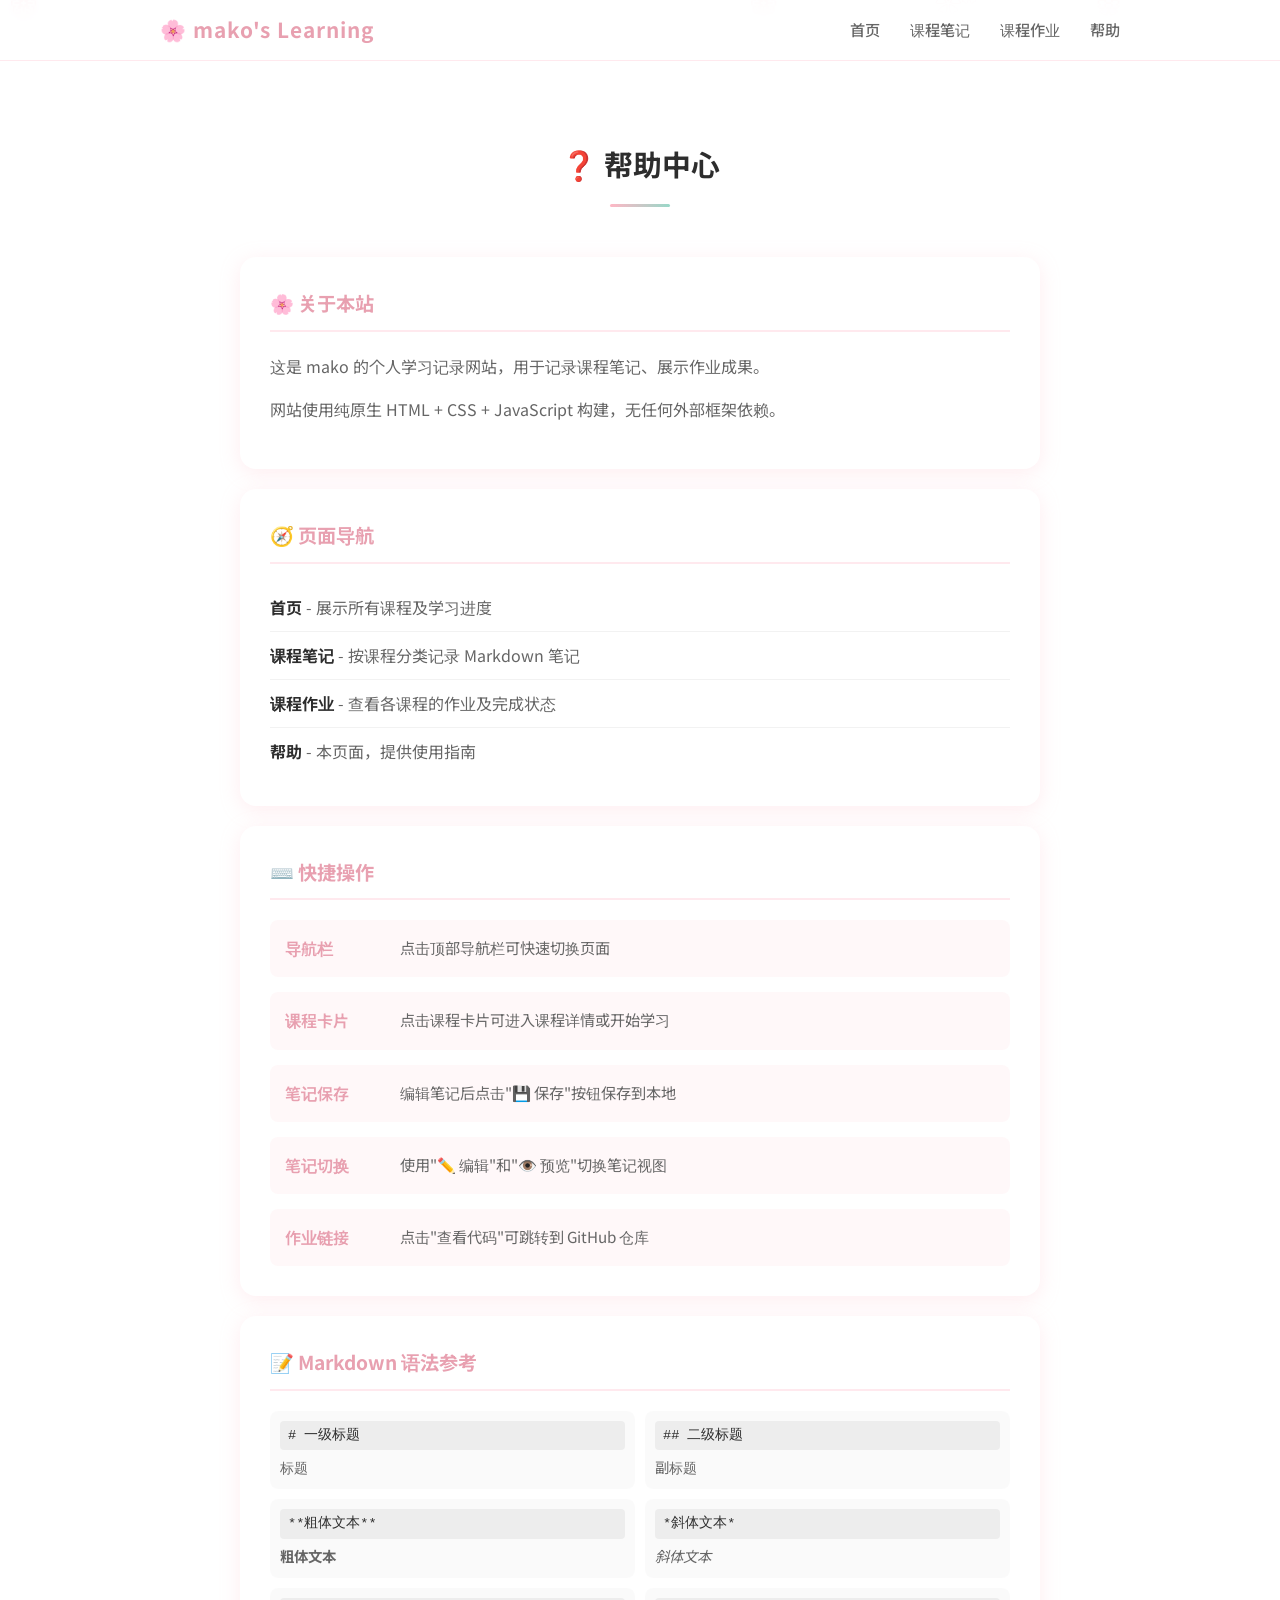
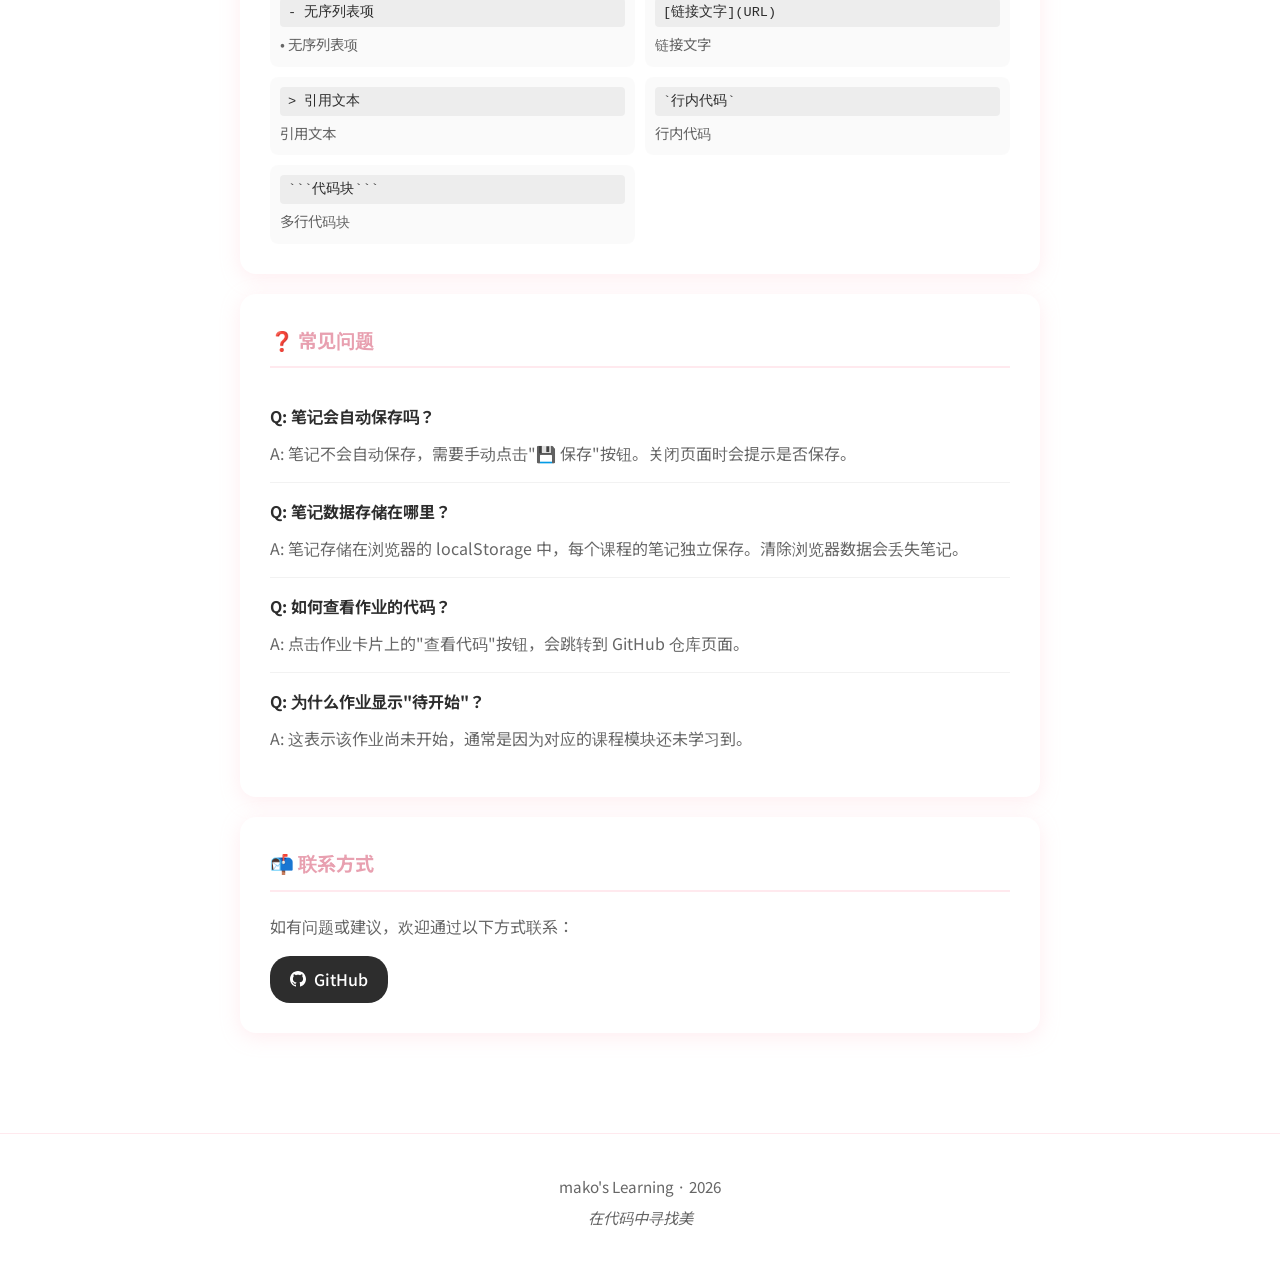
==== help.html @ fd06830e "Add files via upload" ====
<!DOCTYPE html>
<html lang="zh-CN">
<head>
  <meta charset="UTF-8">
  <meta name="viewport" content="width=device-width, initial-scale=1.0">
  <title>帮助 - mako的学习记录</title>
  <link rel="preconnect" href="https://fonts.googleapis.com">
  <link rel="preconnect" href="https://fonts.gstatic.com" crossorigin>
  <link href="https://fonts.googleapis.com/css2?family=Noto+Sans+JP:wght@300;400;500;700&display=swap" rel="stylesheet">
  <link rel="stylesheet" href="styles.css">
</head>
<body>
  <!-- 樱花飘落容器 -->
  <div class="sakura-container" id="sakuraContainer"></div>

  <!-- 导航栏 -->
  <nav class="navbar">
    <div class="nav-content">
      <a href="index.html" class="nav-logo">🌸 mako's Learning</a>
      <ul class="nav-links">
        <li><a href="index.html">首页</a></li>
        <li><a href="notes.html">课程笔记</a></li>
        <li><a href="homework.html">课程作业</a></li>
        <li><a href="help.html" class="active">帮助</a></li>
      </ul>
    </div>
  </nav>

  <!-- 主要内容 -->
  <main class="main-content">
    <section class="section help-section">
      <div class="container">
        <h2 class="section-title fade-in">❓ 帮助中心</h2>

        <div class="help-content fade-in">
          <!-- 网站介绍 -->
          <div class="help-card">
            <h3>🌸 关于本站</h3>
            <p>这是 mako 的个人学习记录网站，用于记录课程笔记、展示作业成果。</p>
            <p>网站使用纯原生 HTML + CSS + JavaScript 构建，无任何外部框架依赖。</p>
          </div>

          <!-- 页面导航 -->
          <div class="help-card">
            <h3>🧭 页面导航</h3>
            <ul class="help-list">
              <li><strong>首页</strong> - 展示所有课程及学习进度</li>
              <li><strong>课程笔记</strong> - 按课程分类记录 Markdown 笔记</li>
              <li><strong>课程作业</strong> - 查看各课程的作业及完成状态</li>
              <li><strong>帮助</strong> - 本页面，提供使用指南</li>
            </ul>
          </div>

          <!-- 快捷操作 -->
          <div class="help-card">
            <h3>⌨️ 快捷操作</h3>
            <div class="help-shortcuts">
              <div class="shortcut-item">
                <span class="shortcut-key">导航栏</span>
                <span class="shortcut-desc">点击顶部导航栏可快速切换页面</span>
              </div>
              <div class="shortcut-item">
                <span class="shortcut-key">课程卡片</span>
                <span class="shortcut-desc">点击课程卡片可进入课程详情或开始学习</span>
              </div>
              <div class="shortcut-item">
                <span class="shortcut-key">笔记保存</span>
                <span class="shortcut-desc">编辑笔记后点击"💾 保存"按钮保存到本地</span>
              </div>
              <div class="shortcut-item">
                <span class="shortcut-key">笔记切换</span>
                <span class="shortcut-desc">使用"✏️ 编辑"和"👁️ 预览"切换笔记视图</span>
              </div>
              <div class="shortcut-item">
                <span class="shortcut-key">作业链接</span>
                <span class="shortcut-desc">点击"查看代码"可跳转到 GitHub 仓库</span>
              </div>
            </div>
          </div>

          <!-- Markdown 语法 -->
          <div class="help-card">
            <h3>📝 Markdown 语法参考</h3>
            <div class="markdown-help">
              <div class="md-example">
                <code># 一级标题</code>
                <span>标题</span>
              </div>
              <div class="md-example">
                <code>## 二级标题</code>
                <span>副标题</span>
              </div>
              <div class="md-example">
                <code>**粗体文本**</code>
                <span><strong>粗体文本</strong></span>
              </div>
              <div class="md-example">
                <code>*斜体文本*</code>
                <span><em>斜体文本</em></span>
              </div>
              <div class="md-example">
                <code>- 无序列表项</code>
                <span>• 无序列表项</span>
              </div>
              <div class="md-example">
                <code>[链接文字](URL)</code>
                <span>链接文字</span>
              </div>
              <div class="md-example">
                <code>> 引用文本</code>
                <span>引用文本</span>
              </div>
              <div class="md-example">
                <code>`行内代码`</code>
                <span>行内代码</span>
              </div>
              <div class="md-example">
                <code>```代码块```</code>
                <span>多行代码块</span>
              </div>
            </div>
          </div>

          <!-- 常见问题 -->
          <div class="help-card">
            <h3>❓ 常见问题</h3>
            <div class="faq-item">
              <h4>Q: 笔记会自动保存吗？</h4>
              <p>A: 笔记不会自动保存，需要手动点击"💾 保存"按钮。关闭页面时会提示是否保存。</p>
            </div>
            <div class="faq-item">
              <h4>Q: 笔记数据存储在哪里？</h4>
              <p>A: 笔记存储在浏览器的 localStorage 中，每个课程的笔记独立保存。清除浏览器数据会丢失笔记。</p>
            </div>
            <div class="faq-item">
              <h4>Q: 如何查看作业的代码？</h4>
              <p>A: 点击作业卡片上的"查看代码"按钮，会跳转到 GitHub 仓库页面。</p>
            </div>
            <div class="faq-item">
              <h4>Q: 为什么作业显示"待开始"？</h4>
              <p>A: 这表示该作业尚未开始，通常是因为对应的课程模块还未学习到。</p>
            </div>
          </div>

          <!-- 联系方式 -->
          <div class="help-card">
            <h3>📬 联系方式</h3>
            <p>如有问题或建议，欢迎通过以下方式联系：</p>
            <a href="https://github.com" target="_blank" rel="noopener" class="help-link">
              <svg height="16" width="16" viewBox="0 0 24 24" fill="currentColor">
                <path d="M12 0c-6.626 0-12 5.373-12 12 0 5.302 3.438 9.8 8.207 11.387.599.111.793-.261.793-.577v-2.234c-3.338.726-4.033-1.416-4.033-1.416-.546-1.387-1.333-1.756-1.333-1.756-1.089-.745.083-.729.083-.729 1.205.084 1.839 1.237 1.839 1.237 1.07 1.834 2.807 1.304 3.492.997.107-.775.418-1.305.762-1.604-2.665-.305-5.467-1.334-5.467-5.931 0-1.311.469-2.381 1.236-3.221-.124-.303-.535-1.524.117-3.176 0 0 1.008-.322 3.301 1.23.957-.266 1.983-.399 3.003-.404 1.02.005 2.047.138 3.006.404 2.291-1.552 3.297-1.23 3.297-1.23.653 1.653.242 2.874.118 3.176.77.84 1.235 1.911 1.235 3.221 0 4.609-2.807 5.624-5.479 5.921.43.372.823 1.102.823 2.222v3.293c0 .319.192.694.801.576 4.765-1.589 8.199-6.086 8.199-11.386 0-6.627-5.373-12-12-12z"/>
              </svg>
              GitHub
            </a>
          </div>
        </div>
      </div>
    </section>
  </main>

  <!-- 页脚 -->
  <footer class="footer">
    <div class="container">
      <p>mako's Learning · 2026</p>
      <p class="footer-note">在代码中寻找美</p>
    </div>
  </footer>

  <script src="script.js"></script>
</body>
</html>
---- styles.css ----
/* ===== 基础重置 ===== */
* {
  margin: 0;
  padding: 0;
  box-sizing: border-box;
}

/* ===== 变量定义 ===== */
:root {
  --sakura-pink: #FFB7C5;
  --sakura-dark: #E8A0B0;
  --mint-green: #98D8C8;
  --mint-dark: #7BC4B4;
  --bg-light: #FAFAFA;
  --bg-card: #FFFFFF;
  --text-dark: #2D2D2D;
  --text-light: #666666;
  --shadow-soft: 0 4px 20px rgba(255, 183, 197, 0.25);
  --shadow-hover: 0 8px 30px rgba(255, 183, 197, 0.4);
  --radius: 16px;
  --radius-sm: 8px;
}

/* ===== 基础样式 ===== */
html {
  scroll-behavior: smooth;
}

body {
  font-family: 'Noto Sans JP', -apple-system, BlinkMacSystemFont, sans-serif;
  background-image: url('https://minimax-algeng-chat-tts.oss-cn-wulanchabu.aliyuncs.com/ccv2%2F2026-03-27%2FMiniMax-M2.7%2F2037129075998335940%2F488f455ad32b685db8b9bcf4ea36422b11855af4589159b053cc45654388afa8..png?Expires=1774684676&OSSAccessKeyId=LTAI5tGLnRTkBjLuYPjNcKQ8&Signature=gM%2FyZGVJml5pudh5bgWc%2BcHPnF4%3D');
  background-size: cover;
  background-position: center;
  background-attachment: fixed;
  background-repeat: no-repeat;
  color: var(--text-dark);
  line-height: 1.7;
  overflow-x: hidden;
}

a {
  text-decoration: none;
  color: inherit;
}

ul {
  list-style: none;
}

.container {
  max-width: 1000px;
  margin: 0 auto;
  padding: 0 20px;
}

/* ===== 樱花飘落动画 ===== */
.sakura-container {
  position: fixed;
  top: 0;
  left: 0;
  width: 100%;
  height: 100%;
  pointer-events: none;
  z-index: 0;
  overflow: hidden;
}

.sakura {
  position: absolute;
  top: -20px;
  color: var(--sakura-pink);
  opacity: 0.7;
  font-size: 20px;
  animation: fall linear infinite;
}

@keyframes fall {
  0% {
    transform: translateY(-20px) rotate(0deg) translateX(0);
    opacity: 0.7;
  }
  100% {
    transform: translateY(100vh) rotate(360deg) translateX(100px);
    opacity: 0.2;
  }
}

/* ===== 导航栏 ===== */
.navbar {
  position: fixed;
  top: 0;
  left: 0;
  right: 0;
  z-index: 100;
  background: rgba(255, 255, 255, 0.85);
  backdrop-filter: blur(10px);
  -webkit-backdrop-filter: blur(10px);
  border-bottom: 1px solid rgba(255, 183, 197, 0.3);
}

.nav-content {
  max-width: 1000px;
  margin: 0 auto;
  padding: 0 20px;
  display: flex;
  justify-content: space-between;
  align-items: center;
  height: 60px;
}

.nav-logo {
  font-size: 1.3rem;
  font-weight: 700;
  color: var(--sakura-dark);
  letter-spacing: 1px;
}

.nav-links {
  display: flex;
  gap: 30px;
}

.nav-links a {
  font-size: 0.95rem;
  font-weight: 500;
  color: var(--text-light);
  transition: color 0.3s ease;
  position: relative;
}

.nav-links a::after {
  content: '';
  position: absolute;
  bottom: -4px;
  left: 0;
  width: 0;
  height: 2px;
  background: var(--sakura-pink);
  transition: width 0.3s ease;
}

.nav-links a:hover {
  color: var(--sakura-dark);
}

.nav-links a:hover::after {
  width: 100%;
}

/* ===== 主内容区 ===== */
.main-content {
  position: relative;
  z-index: 1;
  padding-top: 60px;
}

.section {
  padding: 80px 0;
}

/* ===== 通用标题 ===== */
.section-title {
  text-align: center;
  font-size: 1.8rem;
  font-weight: 700;
  color: var(--text-dark);
  margin-bottom: 50px;
  position: relative;
}

.section-title::after {
  content: '';
  display: block;
  width: 60px;
  height: 3px;
  background: linear-gradient(90deg, var(--sakura-pink), var(--mint-green));
  margin: 15px auto 0;
  border-radius: 2px;
}

/* ===== 淡入动画 ===== */
.fade-in {
  opacity: 0;
  transform: translateY(20px);
  transition: opacity 0.6s ease, transform 0.6s ease;
}

.fade-in.visible {
  opacity: 1;
  transform: translateY(0);
}

/* ===== 课程介绍区 ===== */
.course-info-section {
  min-height: calc(100vh - 60px);
  display: flex;
  align-items: center;
  background: rgba(255, 255, 255, 0.75);
}

.course-info-card {
  background: var(--bg-card);
  border-radius: var(--radius);
  box-shadow: var(--shadow-soft);
  padding: 50px;
  max-width: 800px;
  margin: 0 auto;
  text-align: center;
}

.course-title {
  font-size: 2.5rem;
  font-weight: 700;
  color: var(--sakura-dark);
  margin-bottom: 10px;
}

.course-subtitle {
  font-size: 1rem;
  color: var(--text-light);
  margin-bottom: 30px;
}

.course-highlights {
  display: flex;
  flex-wrap: wrap;
  justify-content: center;
  gap: 15px;
  margin-bottom: 35px;
}

.highlight-item {
  display: flex;
  align-items: center;
  gap: 8px;
  padding: 10px 20px;
  background: linear-gradient(135deg, rgba(255, 183, 197, 0.2), rgba(152, 216, 200, 0.2));
  border-radius: 25px;
  font-size: 0.95rem;
  font-weight: 500;
  color: var(--text-dark);
}

.highlight-icon {
  font-size: 1.2rem;
}

.course-details {
  text-align: left;
  border-top: 1px solid rgba(255, 183, 197, 0.3);
  padding-top: 30px;
  margin-bottom: 30px;
}

.detail-row {
  display: flex;
  justify-content: space-between;
  padding: 10px 0;
  border-bottom: 1px solid rgba(0, 0, 0, 0.05);
}

.detail-label {
  font-weight: 500;
  color: var(--text-dark);
}

.detail-value {
  color: var(--text-light);
}

.course-assessment h3 {
  font-size: 1.1rem;
  color: var(--text-dark);
  margin-bottom: 20px;
}

.assessment-grid {
  display: grid;
  grid-template-columns: 1fr 1fr;
  gap: 20px;
}

.assessment-item {
  padding: 20px;
  background: linear-gradient(135deg, rgba(255, 183, 197, 0.15), rgba(152, 216, 200, 0.15));
  border-radius: var(--radius);
  text-align: center;
}

.assessment-percent {
  display: block;
  font-size: 2rem;
  font-weight: 700;
  color: var(--sakura-dark);
  margin-bottom: 5px;
}

.assessment-desc {
  font-size: 0.9rem;
  color: var(--text-light);
  line-height: 1.5;
}

/* ===== 个人介绍区 ===== */
.about-section {
  min-height: calc(100vh - 60px);
  display: flex;
  align-items: center;
  background: rgba(255, 255, 255, 0.7);
}

.about-card {
  background: var(--bg-card);
  border-radius: var(--radius);
  box-shadow: var(--shadow-soft);
  padding: 50px;
  display: flex;
  gap: 50px;
  align-items: center;
  max-width: 800px;
  margin: 0 auto;
}

.avatar-wrapper {
  flex-shrink: 0;
}

.avatar {
  width: 140px;
  height: 140px;
  border-radius: 50%;
  background: linear-gradient(135deg, var(--sakura-pink), var(--mint-green));
  display: flex;
  align-items: center;
  justify-content: center;
  font-size: 60px;
  box-shadow: 0 0 30px rgba(255, 183, 197, 0.5);
  border: 4px solid var(--bg-card);
}

.about-info {
  flex: 1;
}

.name {
  font-size: 2rem;
  font-weight: 700;
  color: var(--text-dark);
  margin-bottom: 5px;
}

.nickname {
  font-size: 1rem;
  color: var(--text-light);
  margin-bottom: 20px;
}

.bio {
  font-size: 1rem;
  color: var(--text-light);
  line-height: 1.8;
  margin-bottom: 25px;
}

.github-link {
  display: inline-flex;
  align-items: center;
  gap: 8px;
  padding: 12px 24px;
  background: var(--text-dark);
  color: white;
  border-radius: 30px;
  font-size: 0.95rem;
  font-weight: 500;
  transition: all 0.3s ease;
}

.github-link:hover {
  background: var(--sakura-dark);
  transform: translateY(-2px);
  box-shadow: 0 5px 20px rgba(255, 183, 197, 0.4);
}

.about-links {
  display: flex;
  gap: 10px;
}

/* ===== 首页课程卡片 ===== */
.course-card-main {
  background: var(--bg-card);
  border-radius: var(--radius);
  padding: 25px;
  box-shadow: var(--shadow-soft);
  transition: all 0.3s ease;
  border: 2px solid transparent;
}

.course-card-main:hover {
  transform: translateY(-5px);
  box-shadow: var(--shadow-hover);
  border-color: var(--sakura-pink);
}

.course-card-header {
  display: flex;
  align-items: center;
  gap: 15px;
  margin-bottom: 15px;
}

.course-card-header .course-icon {
  font-size: 2.5rem;
}

.course-card-header .course-info {
  flex: 1;
}

.course-card-header .course-info h3 {
  font-size: 1.2rem;
  font-weight: 600;
  color: var(--text-dark);
  margin-bottom: 5px;
}

.course-progress {
  margin: 20px 0;
}

.progress-bar {
  height: 8px;
  background: rgba(255, 183, 197, 0.2);
  border-radius: 4px;
  overflow: hidden;
  margin-bottom: 8px;
}

.progress-fill {
  height: 100%;
  background: linear-gradient(90deg, var(--sakura-pink), var(--mint-green));
  border-radius: 4px;
  transition: width 0.3s ease;
}

.progress-10 { width: 10%; }
.progress-20 { width: 20%; }
.progress-30 { width: 30%; }
.progress-40 { width: 40%; }
.progress-50 { width: 50%; }
.progress-60 { width: 60%; }
.progress-70 { width: 70%; }
.progress-80 { width: 80%; }
.progress-90 { width: 90%; }
.progress-100 { width: 100%; }

.progress-text {
  font-size: 0.85rem;
  color: var(--text-light);
}

.course-actions {
  display: flex;
  gap: 10px;
  margin-top: 15px;
}

.course-btn {
  display: inline-block;
  padding: 10px 20px;
  background: linear-gradient(135deg, var(--sakura-pink), var(--mint-green));
  color: white;
  border-radius: 20px;
  font-size: 0.9rem;
  font-weight: 500;
  transition: all 0.3s ease;
  border: none;
  cursor: pointer;
}

.course-btn:hover:not(:disabled) {
  transform: translateY(-2px);
  box-shadow: 0 5px 15px rgba(255, 183, 197, 0.4);
}

.course-btn:disabled {
  opacity: 0.5;
  cursor: not-allowed;
  background: #ccc;
}

.course-btn-secondary {
  display: inline-block;
  padding: 10px 20px;
  background: var(--bg-card);
  color: var(--sakura-dark);
  border: 1px solid var(--sakura-pink);
  border-radius: 20px;
  font-size: 0.9rem;
  font-weight: 500;
  transition: all 0.3s ease;
}

.course-btn-secondary:hover {
  background: rgba(255, 183, 197, 0.1);
}

.course-btn-pdf {
  display: inline-flex;
  align-items: center;
  gap: 4px;
  padding: 10px 20px;
  background: rgba(152, 216, 200, 0.2);
  color: var(--mint-dark);
  border: 1px solid var(--mint-green);
  border-radius: 20px;
  font-size: 0.9rem;
  font-weight: 500;
  transition: all 0.3s ease;
}

.course-btn-pdf:hover {
  background: rgba(152, 216, 200, 0.4);
}

.course-btn-pdf.disabled {
  opacity: 0.5;
  cursor: not-allowed;
  pointer-events: none;
}

.course-status.upcoming {
  background: rgba(150, 150, 150, 0.3);
  color: #888888;
}

.notes-course-selector {
  display: flex;
  align-items: center;
  gap: 10px;
}

.notes-course-selector label {
  font-size: 0.9rem;
  color: var(--text-dark);
  font-weight: 500;
}

.course-select {
  padding: 8px 16px;
  border: 1px solid var(--sakura-pink);
  border-radius: 20px;
  background: var(--bg-card);
  color: var(--text-dark);
  font-size: 0.9rem;
  outline: none;
  cursor: pointer;
}

.course-select:focus {
  border-color: var(--sakura-dark);
}

/* ===== 作业页面 ===== */
.homework-section {
  background: rgba(255, 255, 255, 0.85);
}

.homework-course-tabs {
  display: flex;
  gap: 10px;
  margin-bottom: 30px;
  flex-wrap: wrap;
}

.course-tab {
  padding: 10px 20px;
  background: var(--bg-card);
  border: 1px solid var(--sakura-pink);
  border-radius: 20px;
  color: var(--sakura-dark);
  font-size: 0.9rem;
  font-weight: 500;
  cursor: pointer;
  transition: all 0.3s ease;
}

.course-tab:hover:not(:disabled) {
  background: rgba(255, 183, 197, 0.1);
}

.course-tab.active {
  background: var(--sakura-pink);
  color: white;
}

.course-tab:disabled {
  opacity: 0.5;
  cursor: not-allowed;
}

.homework-list {
  display: grid;
  grid-template-columns: repeat(auto-fit, minmax(300px, 1fr));
  gap: 20px;
}

.homework-card {
  background: var(--bg-card);
  border-radius: var(--radius);
  padding: 25px;
  box-shadow: var(--shadow-soft);
  transition: all 0.3s ease;
  border-left: 4px solid var(--sakura-pink);
}

.homework-card:hover {
  transform: translateY(-3px);
  box-shadow: var(--shadow-hover);
}

.homework-header {
  display: flex;
  justify-content: space-between;
  align-items: center;
  margin-bottom: 15px;
}

.homework-date {
  font-size: 0.8rem;
  color: var(--text-light);
}

.homework-card h3 {
  font-size: 1.1rem;
  font-weight: 600;
  color: var(--text-dark);
  margin-bottom: 10px;
}

.homework-card > p {
  font-size: 0.9rem;
  color: var(--text-light);
  margin-bottom: 15px;
  line-height: 1.6;
}

.homework-meta {
  margin-bottom: 15px;
}

.homework-module {
  font-size: 0.8rem;
  padding: 4px 12px;
  background: rgba(255, 183, 197, 0.2);
  color: var(--sakura-dark);
  border-radius: 12px;
}

.homework-card .homework-link {
  display: inline-flex;
  align-items: center;
  gap: 6px;
  color: var(--sakura-dark);
  font-weight: 500;
  font-size: 0.9rem;
  transition: all 0.3s ease;
}

.homework-card .homework-link:hover {
  color: var(--mint-dark);
}

.homework-empty {
  text-align: center;
  padding: 60px 20px;
  background: var(--bg-card);
  border-radius: var(--radius);
  box-shadow: var(--shadow-soft);
}

.empty-icon {
  font-size: 4rem;
  display: block;
  margin-bottom: 20px;
}

.homework-empty p {
  color: var(--text-light);
  font-size: 1rem;
}

/* ===== 帮助页面 ===== */
.help-section {
  background: rgba(255, 255, 255, 0.85);
}

.help-content {
  max-width: 800px;
  margin: 0 auto;
}

.help-card {
  background: var(--bg-card);
  border-radius: var(--radius);
  padding: 30px;
  margin-bottom: 20px;
  box-shadow: var(--shadow-soft);
}

.help-card h3 {
  font-size: 1.2rem;
  color: var(--sakura-dark);
  margin-bottom: 20px;
  padding-bottom: 10px;
  border-bottom: 2px solid rgba(255, 183, 197, 0.3);
}

.help-card p {
  color: var(--text-light);
  line-height: 1.8;
  margin-bottom: 15px;
}

.help-list {
  list-style: none;
}

.help-list li {
  padding: 10px 0;
  border-bottom: 1px solid rgba(0, 0, 0, 0.05);
  color: var(--text-light);
}

.help-list li:last-child {
  border-bottom: none;
}

.help-list strong {
  color: var(--text-dark);
}

.help-shortcuts {
  display: flex;
  flex-direction: column;
  gap: 15px;
}

.shortcut-item {
  display: flex;
  gap: 15px;
  padding: 15px;
  background: rgba(255, 183, 197, 0.1);
  border-radius: var(--radius-sm);
}

.shortcut-key {
  font-weight: 600;
  color: var(--sakura-dark);
  min-width: 100px;
}

.shortcut-desc {
  color: var(--text-light);
  font-size: 0.95rem;
}

.markdown-help {
  display: grid;
  grid-template-columns: repeat(auto-fit, minmax(250px, 1fr));
  gap: 10px;
}

.md-example {
  display: flex;
  flex-direction: column;
  gap: 5px;
  padding: 10px;
  background: rgba(0, 0, 0, 0.02);
  border-radius: var(--radius-sm);
}

.md-example code {
  font-family: monospace;
  font-size: 0.85rem;
  color: var(--text-dark);
  background: rgba(0, 0, 0, 0.05);
  padding: 3px 8px;
  border-radius: 4px;
}

.md-example span {
  font-size: 0.9rem;
  color: var(--text-light);
}

.faq-item {
  padding: 15px 0;
  border-bottom: 1px solid rgba(0, 0, 0, 0.05);
}

.faq-item:last-child {
  border-bottom: none;
}

.faq-item h4 {
  font-size: 1rem;
  color: var(--text-dark);
  margin-bottom: 8px;
}

.faq-item p {
  margin-bottom: 0;
}

.help-link {
  display: inline-flex;
  align-items: center;
  gap: 8px;
  padding: 10px 20px;
  background: var(--text-dark);
  color: white;
  border-radius: 20px;
  font-weight: 500;
  transition: all 0.3s ease;
}

.help-link:hover {
  background: var(--sakura-dark);
  transform: translateY(-2px);
}

/* ===== PDF 占位页面 ===== */
.pdf-placeholder-section {
  min-height: calc(100vh - 60px);
  display: flex;
  align-items: center;
  background: rgba(255, 255, 255, 0.85);
}

.pdf-placeholder-card {
  background: var(--bg-card);
  border-radius: var(--radius);
  box-shadow: var(--shadow-soft);
  padding: 60px;
  max-width: 500px;
  margin: 0 auto;
  text-align: center;
}

.pdf-placeholder-card .placeholder-icon {
  font-size: 5rem;
  display: block;
  margin-bottom: 20px;
}

.pdf-placeholder-card h1 {
  font-size: 1.8rem;
  color: var(--text-dark);
  margin-bottom: 10px;
}

.pdf-placeholder-card p {
  color: var(--text-light);
  font-size: 1rem;
  margin-bottom: 30px;
}

.placeholder-actions {
  display: flex;
  flex-direction: column;
  gap: 15px;
  align-items: center;
}

.placeholder-btn {
  display: inline-block;
  padding: 12px 30px;
  background: linear-gradient(135deg, var(--sakura-pink), var(--mint-green));
  color: white;
  border-radius: 25px;
  font-weight: 500;
  transition: all 0.3s ease;
}

.placeholder-btn:hover {
  transform: translateY(-2px);
  box-shadow: 0 5px 20px rgba(255, 183, 197, 0.4);
}

.placeholder-btn-secondary {
  display: inline-block;
  padding: 12px 30px;
  background: var(--bg-card);
  color: var(--sakura-dark);
  border: 1px solid var(--sakura-pink);
  border-radius: 25px;
  font-weight: 500;
  transition: all 0.3s ease;
}

.placeholder-btn-secondary:hover {
  background: rgba(255, 183, 197, 0.1);
}

/* ===== 课程列表区 ===== */
.courses-section {
  background: rgba(255, 255, 255, 0.75);
}

.courses-grid {
  display: grid;
  grid-template-columns: repeat(auto-fit, minmax(280px, 1fr));
  gap: 20px;
}

.course-card {
  display: block;
  background: var(--bg-card);
  border-radius: var(--radius);
  padding: 25px 20px;
  text-align: center;
  box-shadow: var(--shadow-soft);
  transition: all 0.3s ease;
  border: 2px solid transparent;
}

.course-card:hover {
  transform: translateY(-5px);
  box-shadow: var(--shadow-hover);
  border-color: var(--sakura-pink);
}

.course-icon {
  font-size: 2.5rem;
  margin-bottom: 12px;
}

.course-card h3 {
  font-size: 1.05rem;
  font-weight: 600;
  color: var(--text-dark);
  margin-bottom: 5px;
}

.course-meta {
  font-size: 0.8rem;
  color: var(--sakura-dark);
  font-weight: 500;
  margin-bottom: 8px;
}

.course-desc {
  font-size: 0.85rem;
  color: var(--text-light);
  line-height: 1.6;
  margin-bottom: 12px;
}

.course-goals {
  display: flex;
  flex-wrap: wrap;
  gap: 6px;
  margin-bottom: 12px;
}

.course-goals span {
  font-size: 0.75rem;
  padding: 4px 10px;
  background: rgba(255, 183, 197, 0.2);
  color: var(--text-light);
  border-radius: 12px;
}

.course-status {
  display: inline-block;
  padding: 6px 16px;
  border-radius: 20px;
  font-size: 0.85rem;
  font-weight: 500;
}

.course-status.in-progress {
  background: rgba(152, 216, 200, 0.3);
  color: #2a9d8f;
}

.course-status.pending {
  background: rgba(255, 183, 197, 0.3);
  color: #c77d8e;
}

.course-status.optional {
  background: rgba(200, 200, 200, 0.3);
  color: #888888;
}

/* ===== 模块详情页 ===== */
.module-detail-section {
  min-height: calc(100vh - 60px);
  display: flex;
  align-items: center;
  background: rgba(255, 255, 255, 0.75);
}

.module-detail-card {
  background: var(--bg-card);
  border-radius: var(--radius);
  box-shadow: var(--shadow-soft);
  padding: 50px;
  max-width: 800px;
  margin: 0 auto;
}

.module-header {
  display: flex;
  align-items: center;
  gap: 25px;
  margin-bottom: 40px;
  padding-bottom: 30px;
  border-bottom: 2px solid rgba(255, 183, 197, 0.3);
}

.module-icon {
  font-size: 4rem;
}

.module-title {
  font-size: 1.8rem;
  font-weight: 700;
  color: var(--text-dark);
  margin-bottom: 8px;
}

.module-meta {
  font-size: 1rem;
  color: var(--sakura-dark);
  font-weight: 500;
}

.module-content h2 {
  font-size: 1.2rem;
  color: var(--text-dark);
  margin: 30px 0 15px;
  padding-bottom: 8px;
  border-bottom: 1px solid rgba(0, 0, 0, 0.05);
}

.module-content h2:first-child {
  margin-top: 0;
}

.module-content p {
  color: var(--text-light);
  line-height: 1.8;
  margin-bottom: 15px;
}

.module-goals-list {
  list-style: disc;
  padding-left: 25px;
  color: var(--text-light);
}

.module-goals-list li {
  margin-bottom: 10px;
  line-height: 1.6;
}

.module-topics {
  display: grid;
  grid-template-columns: repeat(2, 1fr);
  gap: 15px;
}

.topic-item {
  display: flex;
  align-items: center;
  gap: 12px;
  padding: 15px 20px;
  background: linear-gradient(135deg, rgba(255, 183, 197, 0.15), rgba(152, 216, 200, 0.15));
  border-radius: var(--radius-sm);
}

.topic-icon {
  font-size: 1.5rem;
}

.topic-name {
  font-size: 0.95rem;
  font-weight: 500;
  color: var(--text-dark);
}

.module-back {
  margin-top: 40px;
  padding-top: 30px;
  border-top: 1px solid rgba(255, 183, 197, 0.3);
  text-align: center;
}

.back-link {
  display: inline-block;
  padding: 12px 30px;
  background: var(--text-dark);
  color: white;
  border-radius: 25px;
  font-weight: 500;
  transition: all 0.3s ease;
}

.back-link:hover {
  background: var(--sakura-dark);
  transform: translateY(-2px);
}

/* ===== 作业展示区 ===== */
.homeworks-section {
  background: rgba(255, 255, 255, 0.75);
}

.homeworks-grid {
  display: grid;
  grid-template-columns: repeat(auto-fit, minmax(280px, 1fr));
  gap: 25px;
}

.homework-card {
  background: var(--bg-card);
  border-radius: var(--radius);
  padding: 30px;
  box-shadow: var(--shadow-soft);
  transition: all 0.3s ease;
  position: relative;
  overflow: hidden;
}

.homework-card::before {
  content: '';
  position: absolute;
  top: 0;
  left: 0;
  right: 0;
  height: 4px;
  background: linear-gradient(90deg, var(--sakura-pink), var(--mint-green));
  transform: scaleX(0);
  transition: transform 0.3s ease;
}

.homework-card:hover {
  transform: translateY(-5px);
  box-shadow: var(--shadow-hover);
}

.homework-card:hover::before {
  transform: scaleX(1);
}

.homework-status {
  display: inline-block;
  padding: 4px 12px;
  border-radius: 15px;
  font-size: 0.8rem;
  font-weight: 500;
  margin-bottom: 15px;
}

.homework-status.completed {
  background: rgba(152, 216, 200, 0.3);
  color: #2a9d8f;
}

.homework-status.pending {
  background: rgba(255, 183, 197, 0.3);
  color: #c77d8e;
}

.homework-card h3 {
  font-size: 1.15rem;
  font-weight: 600;
  color: var(--text-dark);
  margin-bottom: 10px;
}

.homework-card p {
  font-size: 0.9rem;
  color: var(--text-light);
  margin-bottom: 20px;
}

.homework-link {
  display: inline-flex;
  align-items: center;
  gap: 6px;
  color: var(--sakura-dark);
  font-weight: 500;
  font-size: 0.95rem;
  transition: all 0.3s ease;
}

.homework-link:hover {
  color: var(--mint-dark);
  gap: 10px;
}

/* ===== PDF 阅读区 ===== */
.pdf-section {
  background: rgba(255, 255, 255, 0.85);
}

.pdf-container {
  background: var(--bg-card);
  border-radius: var(--radius);
  box-shadow: var(--shadow-soft);
  overflow: hidden;
  padding: 0;
}

.pdf-view-card {
  text-align: center;
  padding: 60px 40px;
}

.pdf-icon {
  font-size: 5rem;
  margin-bottom: 20px;
}

.pdf-view-card h3 {
  font-size: 1.3rem;
  color: var(--text-dark);
  margin-bottom: 10px;
}

.pdf-view-card p {
  color: var(--text-light);
  margin-bottom: 25px;
}

.pdf-open-btn {
  display: inline-block;
  padding: 14px 30px;
  background: linear-gradient(135deg, var(--sakura-pink), var(--mint-green));
  color: white;
  border-radius: 30px;
  font-weight: 500;
  font-size: 1rem;
  transition: all 0.3s ease;
}

.pdf-open-btn:hover {
  transform: translateY(-2px);
  box-shadow: 0 8px 25px rgba(255, 183, 197, 0.4);
}

/* ===== 课程笔记区 ===== */
.notes-section {
  background: rgba(255, 255, 255, 0.85);
}

.notes-container {
  background: var(--bg-card);
  border-radius: var(--radius);
  box-shadow: var(--shadow-soft);
  overflow: hidden;
}

.notes-header {
  display: flex;
  justify-content: space-between;
  align-items: center;
  padding: 15px 20px;
  background: linear-gradient(135deg, rgba(255, 183, 197, 0.2), rgba(152, 216, 200, 0.2));
  border-bottom: 1px solid rgba(255, 183, 197, 0.3);
  flex-wrap: wrap;
  gap: 10px;
}

.notes-tabs {
  display: flex;
  gap: 10px;
}

.notes-tab {
  padding: 8px 20px;
  background: var(--bg-card);
  border: 1px solid var(--sakura-pink);
  border-radius: 20px;
  color: var(--sakura-dark);
  font-size: 0.9rem;
  font-weight: 500;
  cursor: pointer;
  transition: all 0.3s ease;
}

.notes-tab:hover {
  background: rgba(255, 183, 197, 0.2);
}

.notes-tab.active {
  background: var(--sakura-pink);
  color: white;
}

.notes-actions {
  display: flex;
  gap: 10px;
}

.notes-btn {
  padding: 8px 16px;
  background: var(--bg-card);
  border: 1px solid var(--sakura-pink);
  border-radius: 20px;
  color: var(--sakura-dark);
  font-size: 0.9rem;
  font-weight: 500;
  cursor: pointer;
  transition: all 0.3s ease;
}

.notes-btn:hover {
  background: var(--sakura-pink);
  color: white;
}

.notes-btn-clear {
  border-color: #e8a0b0;
  color: #c77d8e;
}

.notes-btn-clear:hover {
  background: #c77d8e;
  color: white;
}

.notes-content {
  min-height: 400px;
}

.notes-editor {
  height: 100%;
}

.notes-textarea {
  width: 100%;
  min-height: 400px;
  padding: 25px;
  border: none;
  outline: none;
  font-family: 'Noto Sans JP', monospace;
  font-size: 0.95rem;
  line-height: 1.8;
  resize: vertical;
  background: var(--bg-card);
  color: var(--text-dark);
}

.notes-textarea::placeholder {
  color: var(--text-light);
  opacity: 0.7;
}

.notes-preview {
  padding: 25px;
  min-height: 400px;
  background: var(--bg-card);
}

/* Markdown 渲染样式 */
.markdown-body {
  color: var(--text-dark);
  line-height: 1.8;
}

.markdown-body h1 {
  font-size: 1.8rem;
  margin: 0 0 20px;
  padding-bottom: 10px;
  border-bottom: 2px solid var(--sakura-pink);
}

.markdown-body h2 {
  font-size: 1.4rem;
  margin: 25px 0 15px;
  color: var(--sakura-dark);
}

.markdown-body h3 {
  font-size: 1.15rem;
  margin: 20px 0 10px;
}

.markdown-body p {
  margin: 0 0 15px;
}

.markdown-body ul,
.markdown-body ol {
  margin: 0 0 15px;
  padding-left: 25px;
}

.markdown-body li {
  margin-bottom: 8px;
}

.markdown-body blockquote {
  margin: 15px 0;
  padding: 15px 20px;
  background: rgba(255, 183, 197, 0.15);
  border-left: 4px solid var(--sakura-pink);
  color: var(--text-light);
}

.markdown-body code {
  padding: 2px 6px;
  background: rgba(0, 0, 0, 0.05);
  border-radius: 4px;
  font-family: monospace;
  font-size: 0.9em;
}

.markdown-body pre {
  margin: 15px 0;
  padding: 15px;
  background: rgba(0, 0, 0, 0.05);
  border-radius: var(--radius-sm);
  overflow-x: auto;
}

.markdown-body pre code {
  padding: 0;
  background: none;
}

.markdown-body a {
  color: var(--sakura-dark);
  text-decoration: underline;
}

.markdown-body a:hover {
  color: var(--mint-dark);
}

.markdown-body strong {
  font-weight: 600;
}

.markdown-body em {
  font-style: italic;
}

.markdown-body hr {
  margin: 25px 0;
  border: none;
  border-top: 1px solid rgba(255, 183, 197, 0.3);
}

.notes-footer {
  display: flex;
  justify-content: space-between;
  align-items: center;
  padding: 12px 20px;
  background: rgba(0, 0, 0, 0.02);
  border-top: 1px solid rgba(255, 183, 197, 0.2);
  font-size: 0.85rem;
}

.notes-status {
  color: var(--mint-dark);
  font-weight: 500;
}

.notes-hint {
  color: var(--text-light);
}

/* ===== 页脚 ===== */
.footer {
  background: var(--bg-card);
  padding: 40px 0;
  text-align: center;
  border-top: 1px solid rgba(255, 183, 197, 0.3);
}

.footer p {
  font-size: 0.95rem;
  color: var(--text-light);
}

.footer-note {
  font-size: 0.85rem;
  color: var(--sakura-dark);
  margin-top: 5px;
  font-style: italic;
}

/* ===== 响应式设计 ===== */
@media (max-width: 768px) {
  .nav-links {
    gap: 20px;
  }

  .about-card {
    flex-direction: column;
    text-align: center;
    padding: 40px 30px;
    gap: 30px;
  }

  .name {
    font-size: 1.6rem;
  }

  .section {
    padding: 60px 0;
  }

  .section-title {
    font-size: 1.5rem;
  }

  .courses-grid,
  .homeworks-grid {
    grid-template-columns: 1fr;
  }
}

@media (max-width: 480px) {
  .nav-content {
    padding: 0 15px;
  }

  .nav-logo {
    font-size: 1.1rem;
  }

  .nav-links {
    gap: 15px;
  }

  .nav-links a {
    font-size: 0.85rem;
  }

  .about-card {
    padding: 30px 20px;
  }

  .avatar {
    width: 110px;
    height: 110px;
    font-size: 45px;
  }

  .name {
    font-size: 1.4rem;
  }

  .bio {
    font-size: 0.95rem;
  }

  .github-link {
    padding: 10px 20px;
    font-size: 0.9rem;
  }
}
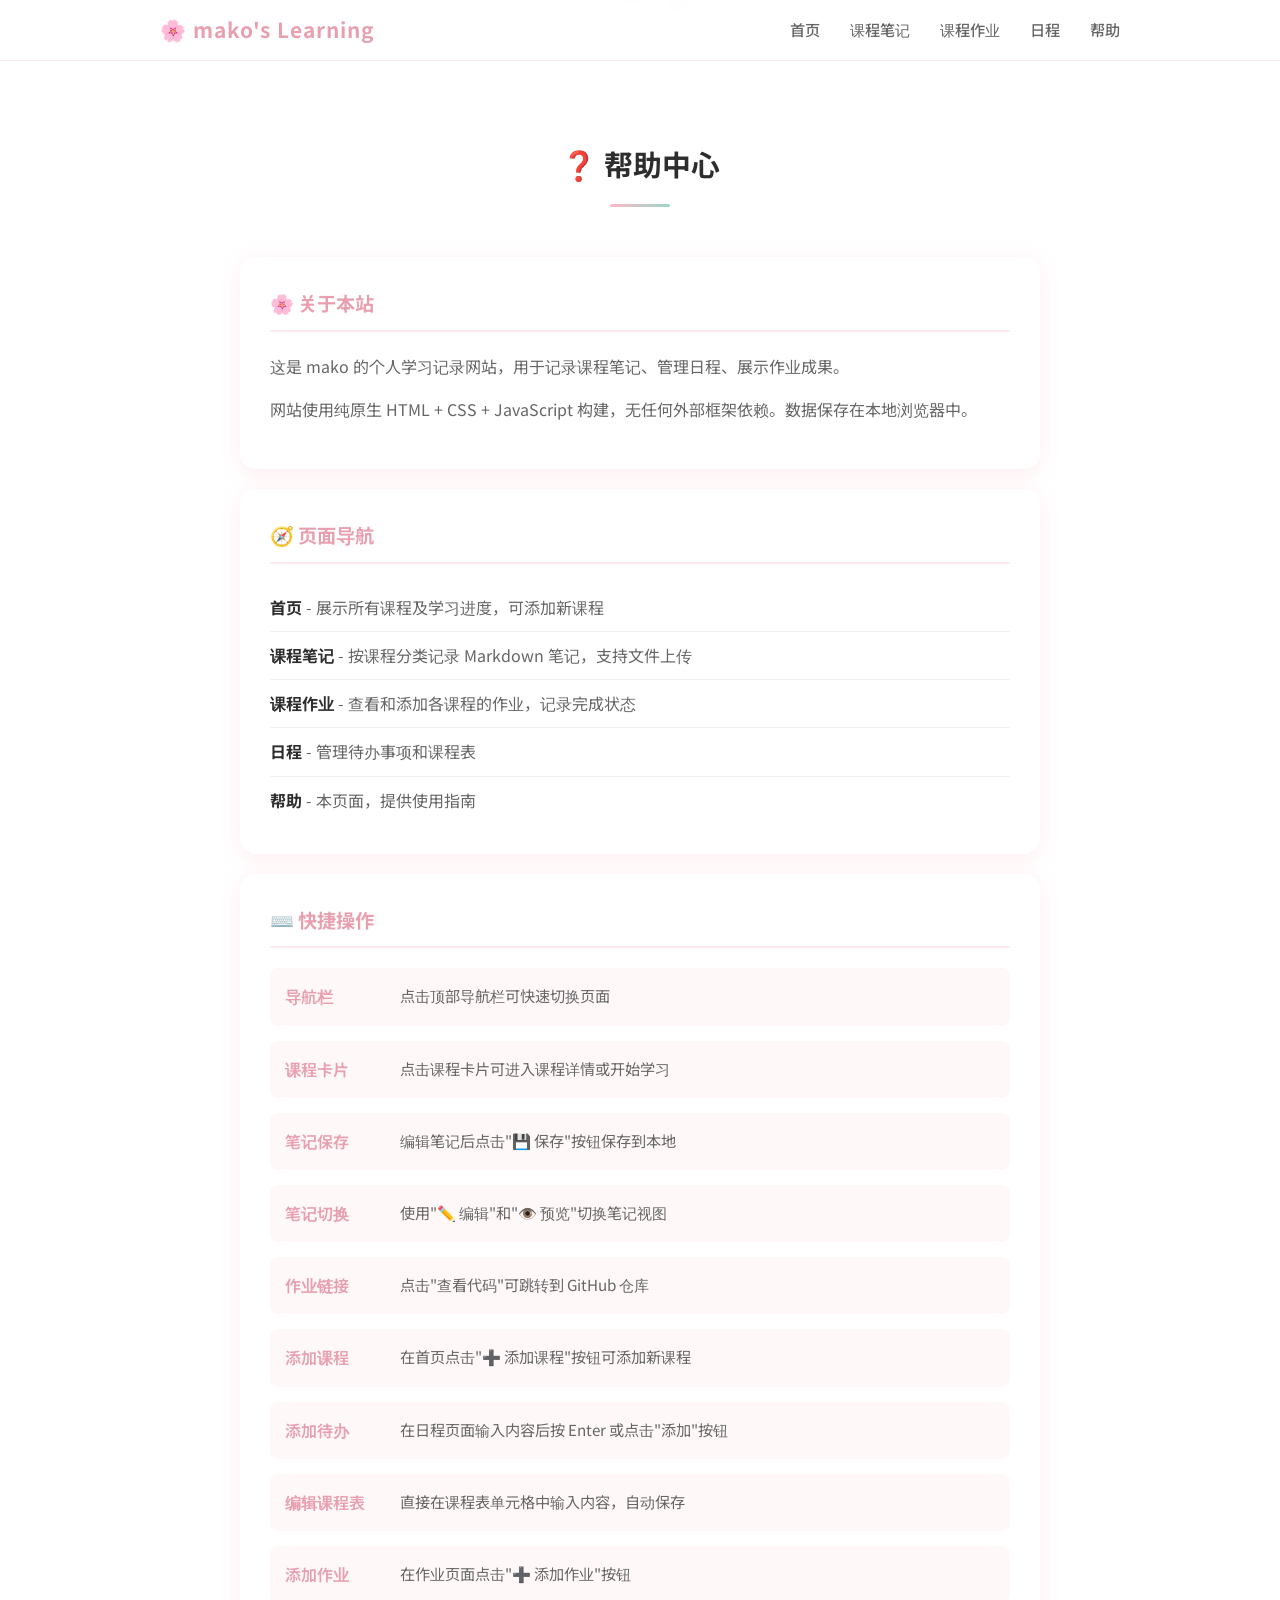
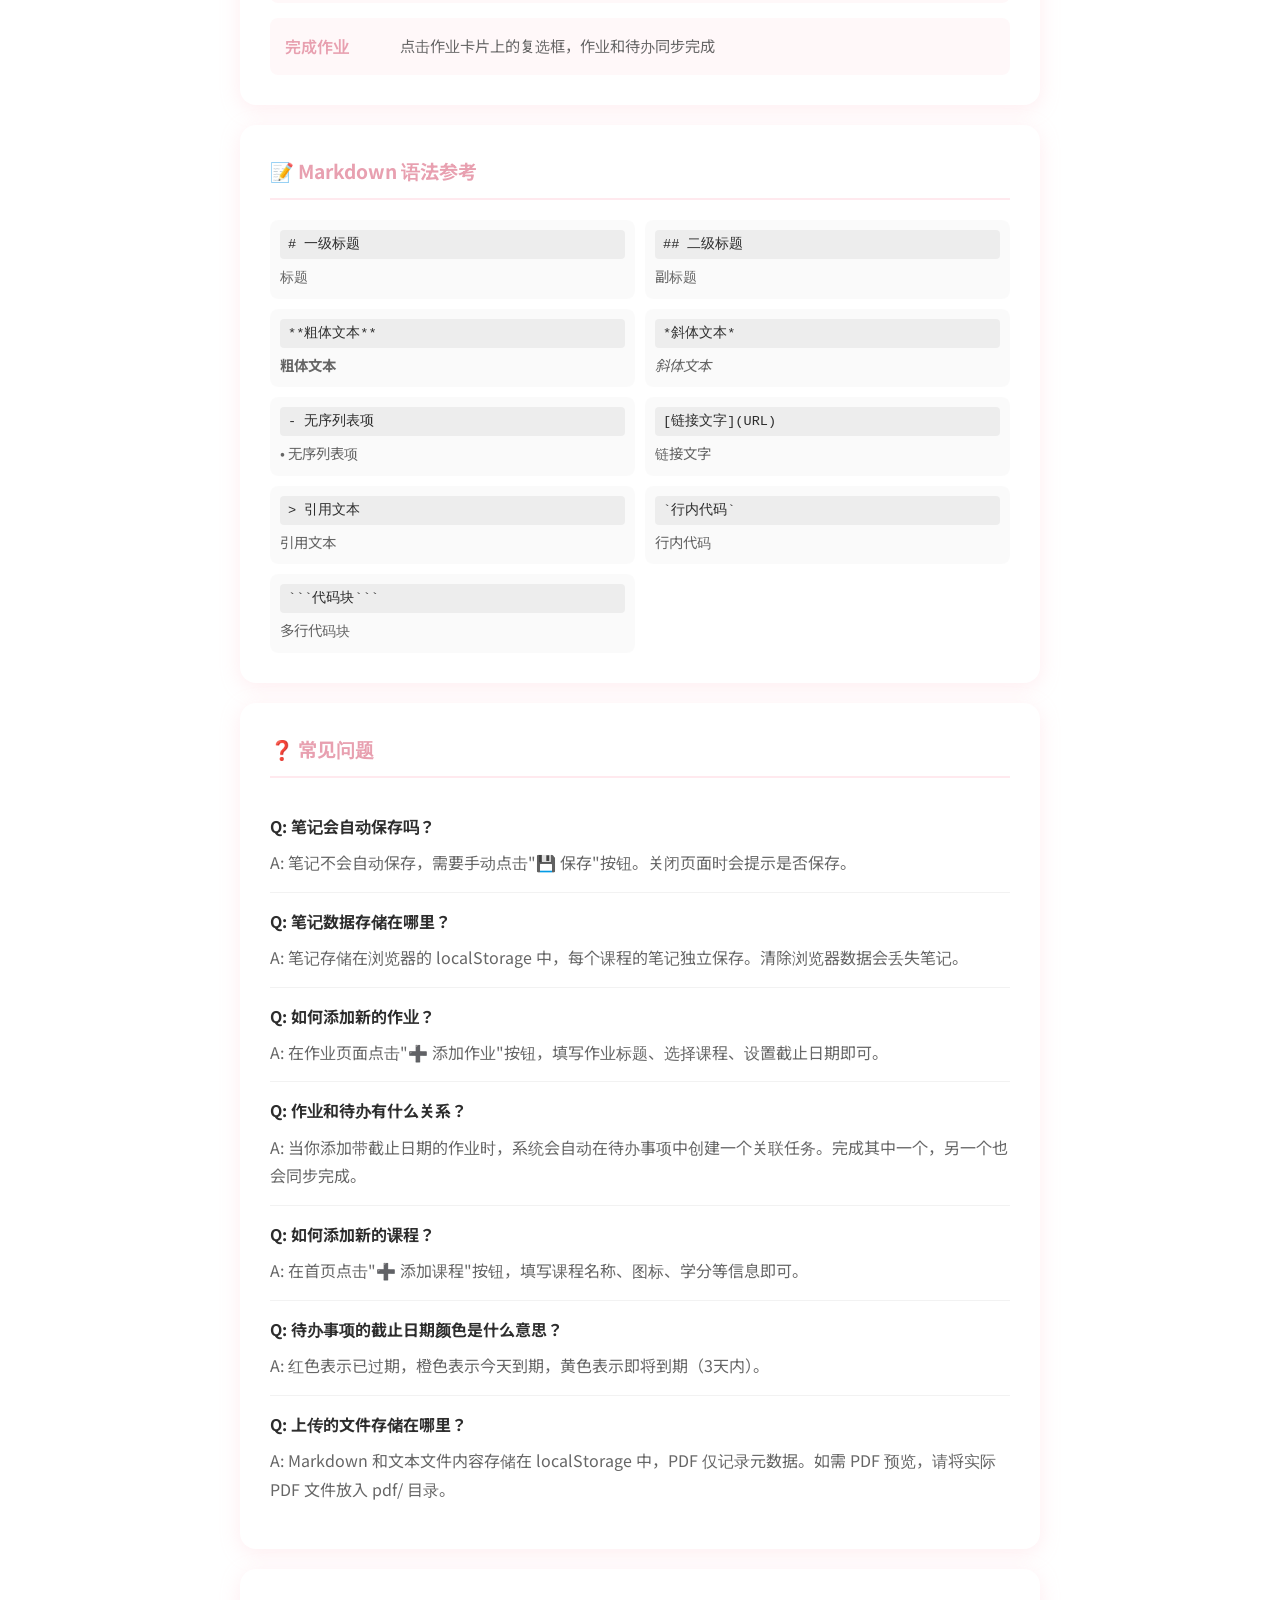
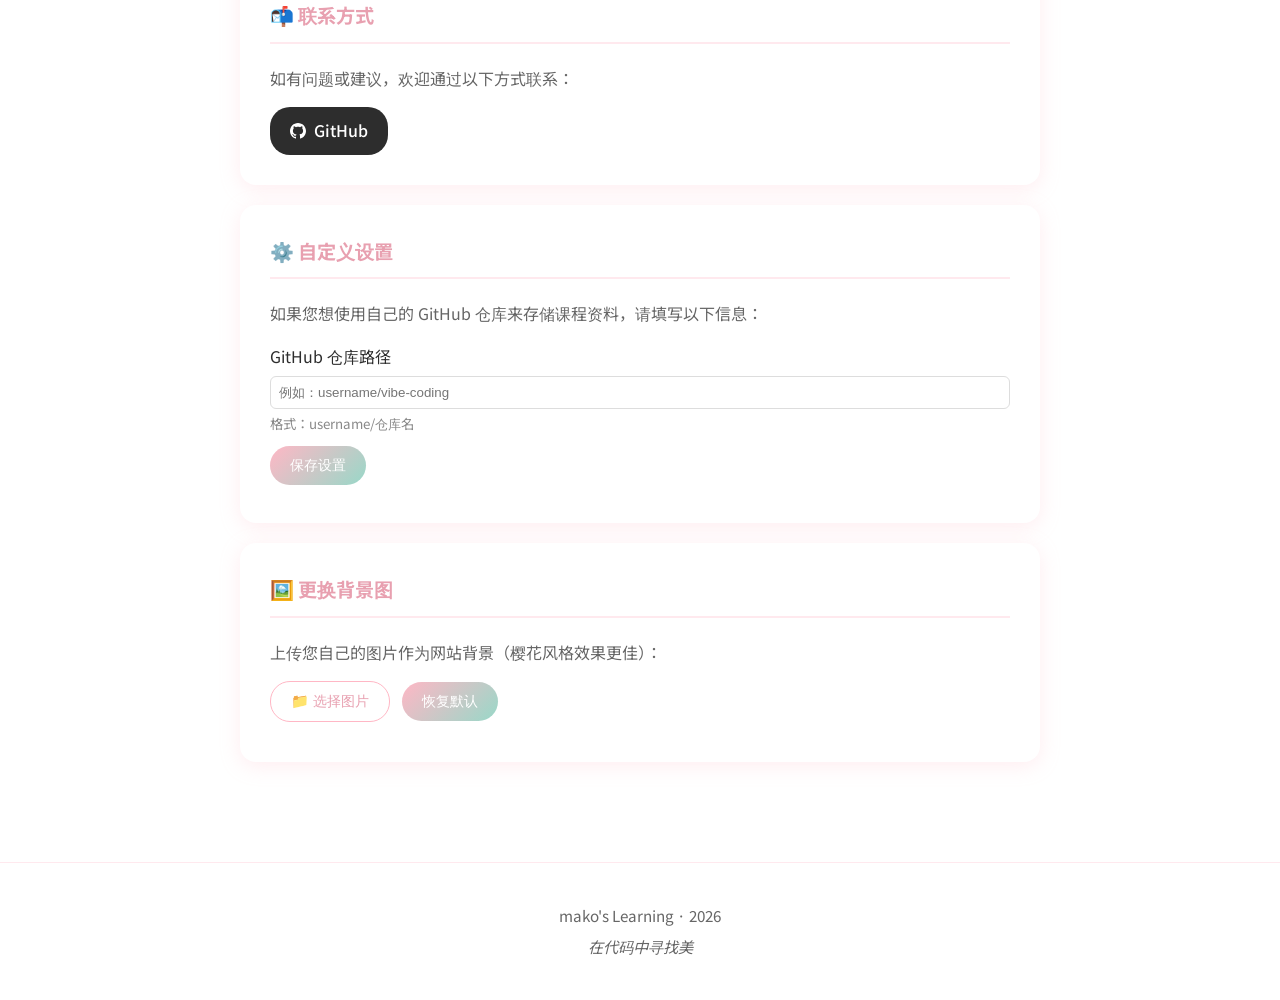
==== commit 2eafbda8: "feat: configurable GitHub path for uploads and custom background image - Add getUploadGitHubPath() f" ====
--- a/help.html
+++ b/help.html
@@ -21,6 +21,7 @@
         <li><a href="index.html">首页</a></li>
         <li><a href="notes.html">课程笔记</a></li>
         <li><a href="homework.html">课程作业</a></li>
+        <li><a href="schedule.html">日程</a></li>
         <li><a href="help.html" class="active">帮助</a></li>
       </ul>
     </div>
@@ -36,17 +37,18 @@
           <!-- 网站介绍 -->
           <div class="help-card">
             <h3>🌸 关于本站</h3>
-            <p>这是 mako 的个人学习记录网站，用于记录课程笔记、展示作业成果。</p>
-            <p>网站使用纯原生 HTML + CSS + JavaScript 构建，无任何外部框架依赖。</p>
+            <p>这是 mako 的个人学习记录网站，用于记录课程笔记、管理日程、展示作业成果。</p>
+            <p>网站使用纯原生 HTML + CSS + JavaScript 构建，无任何外部框架依赖。数据保存在本地浏览器中。</p>
           </div>
 
           <!-- 页面导航 -->
           <div class="help-card">
             <h3>🧭 页面导航</h3>
             <ul class="help-list">
-              <li><strong>首页</strong> - 展示所有课程及学习进度</li>
-              <li><strong>课程笔记</strong> - 按课程分类记录 Markdown 笔记</li>
-              <li><strong>课程作业</strong> - 查看各课程的作业及完成状态</li>
+              <li><strong>首页</strong> - 展示所有课程及学习进度，可添加新课程</li>
+              <li><strong>课程笔记</strong> - 按课程分类记录 Markdown 笔记，支持文件上传</li>
+              <li><strong>课程作业</strong> - 查看和添加各课程的作业，记录完成状态</li>
+              <li><strong>日程</strong> - 管理待办事项和课程表</li>
               <li><strong>帮助</strong> - 本页面，提供使用指南</li>
             </ul>
           </div>
@@ -75,6 +77,26 @@
                 <span class="shortcut-key">作业链接</span>
                 <span class="shortcut-desc">点击"查看代码"可跳转到 GitHub 仓库</span>
               </div>
+              <div class="shortcut-item">
+                <span class="shortcut-key">添加课程</span>
+                <span class="shortcut-desc">在首页点击"➕ 添加课程"按钮可添加新课程</span>
+              </div>
+              <div class="shortcut-item">
+                <span class="shortcut-key">添加待办</span>
+                <span class="shortcut-desc">在日程页面输入内容后按 Enter 或点击"添加"按钮</span>
+              </div>
+              <div class="shortcut-item">
+                <span class="shortcut-key">编辑课程表</span>
+                <span class="shortcut-desc">直接在课程表单元格中输入内容，自动保存</span>
+              </div>
+              <div class="shortcut-item">
+                <span class="shortcut-key">添加作业</span>
+                <span class="shortcut-desc">在作业页面点击"➕ 添加作业"按钮</span>
+              </div>
+              <div class="shortcut-item">
+                <span class="shortcut-key">完成作业</span>
+                <span class="shortcut-desc">点击作业卡片上的复选框，作业和待办同步完成</span>
+              </div>
             </div>
           </div>
 
@@ -133,12 +155,24 @@
               <p>A: 笔记存储在浏览器的 localStorage 中，每个课程的笔记独立保存。清除浏览器数据会丢失笔记。</p>
             </div>
             <div class="faq-item">
-              <h4>Q: 如何查看作业的代码？</h4>
-              <p>A: 点击作业卡片上的"查看代码"按钮，会跳转到 GitHub 仓库页面。</p>
-            </div>
-            <div class="faq-item">
-              <h4>Q: 为什么作业显示"待开始"？</h4>
-              <p>A: 这表示该作业尚未开始，通常是因为对应的课程模块还未学习到。</p>
+              <h4>Q: 如何添加新的作业？</h4>
+              <p>A: 在作业页面点击"➕ 添加作业"按钮，填写作业标题、选择课程、设置截止日期即可。</p>
+            </div>
+            <div class="faq-item">
+              <h4>Q: 作业和待办有什么关系？</h4>
+              <p>A: 当你添加带截止日期的作业时，系统会自动在待办事项中创建一个关联任务。完成其中一个，另一个也会同步完成。</p>
+            </div>
+            <div class="faq-item">
+              <h4>Q: 如何添加新的课程？</h4>
+              <p>A: 在首页点击"➕ 添加课程"按钮，填写课程名称、图标、学分等信息即可。</p>
+            </div>
+            <div class="faq-item">
+              <h4>Q: 待办事项的截止日期颜色是什么意思？</h4>
+              <p>A: 红色表示已过期，橙色表示今天到期，黄色表示即将到期（3天内）。</p>
+            </div>
+            <div class="faq-item">
+              <h4>Q: 上传的文件存储在哪里？</h4>
+              <p>A: Markdown 和文本文件内容存储在 localStorage 中，PDF 仅记录元数据。如需 PDF 预览，请将实际 PDF 文件放入 pdf/ 目录。</p>
             </div>
           </div>
 
@@ -146,12 +180,37 @@
           <div class="help-card">
             <h3>📬 联系方式</h3>
             <p>如有问题或建议，欢迎通过以下方式联系：</p>
-            <a href="https://github.com" target="_blank" rel="noopener" class="help-link">
+            <a href="https://github.com/mako-kawai/vibe-coding" target="_blank" rel="noopener" class="help-link">
               <svg height="16" width="16" viewBox="0 0 24 24" fill="currentColor">
                 <path d="M12 0c-6.626 0-12 5.373-12 12 0 5.302 3.438 9.8 8.207 11.387.599.111.793-.261.793-.577v-2.234c-3.338.726-4.033-1.416-4.033-1.416-.546-1.387-1.333-1.756-1.333-1.756-1.089-.745.083-.729.083-.729 1.205.084 1.839 1.237 1.839 1.237 1.07 1.834 2.807 1.304 3.492.997.107-.775.418-1.305.762-1.604-2.665-.305-5.467-1.334-5.467-5.931 0-1.311.469-2.381 1.236-3.221-.124-.303-.535-1.524.117-3.176 0 0 1.008-.322 3.301 1.23.957-.266 1.983-.399 3.003-.404 1.02.005 2.047.138 3.006.404 2.291-1.552 3.297-1.23 3.297-1.23.653 1.653.242 2.874.118 3.176.77.84 1.235 1.911 1.235 3.221 0 4.609-2.807 5.624-5.479 5.921.43.372.823 1.102.823 2.222v3.293c0 .319.192.694.801.576 4.765-1.589 8.199-6.086 8.199-11.386 0-6.627-5.373-12-12-12z"/>
               </svg>
               GitHub
             </a>
+          </div>
+
+          <!-- 自定义设置 -->
+          <div class="help-card">
+            <h3>⚙️ 自定义设置</h3>
+            <p>如果您想使用自己的 GitHub 仓库来存储课程资料，请填写以下信息：</p>
+            <div class="form-group" style="margin-top: 12px;">
+              <label for="githubRepoInput" style="display: block; margin-bottom: 6px;">GitHub 仓库路径</label>
+              <input type="text" id="githubRepoInput" placeholder="例如：username/vibe-coding" style="width: 100%; padding: 8px; border: 1px solid #ddd; border-radius: 6px; box-sizing: border-box;">
+              <small style="color: #888; display: block; margin-top: 4px;">格式：username/仓库名</small>
+            </div>
+            <button type="button" class="course-btn" style="margin-top: 10px;" onclick="saveGitHubRepo()">保存设置</button>
+            <div id="githubSaveStatus" style="margin-top: 8px;"></div>
+          </div>
+
+          <!-- 更换背景图 -->
+          <div class="help-card">
+            <h3>🖼️ 更换背景图</h3>
+            <p>上传您自己的图片作为网站背景（樱花风格效果更佳）：</p>
+            <div class="form-group" style="margin-top: 12px;">
+              <input type="file" id="bgImageInput" accept="image/*" style="display: none;" onchange="handleBgImageUpload(event)">
+              <button type="button" class="course-btn-secondary" onclick="document.getElementById('bgImageInput').click()">📁 选择图片</button>
+              <button type="button" class="course-btn" style="margin-left: 8px;" onclick="resetBgImage()">恢复默认</button>
+            </div>
+            <div id="bgPreview" style="margin-top: 10px;"></div>
           </div>
         </div>
       </div>
@@ -167,5 +226,82 @@
   </footer>
 
   <script src="script.js"></script>
+  <script>
+    // 加载已保存的 GitHub 仓库设置
+    function loadGitHubRepoSetting() {
+      const userSettings = JSON.parse(localStorage.getItem('user_settings') || '{}');
+      if (userSettings.githubRepo) {
+        document.getElementById('githubRepoInput').value = userSettings.githubRepo;
+      }
+    }
+
+    // 保存 GitHub 仓库设置
+    function saveGitHubRepo() {
+      const repo = document.getElementById('githubRepoInput').value.trim();
+      const userSettings = JSON.parse(localStorage.getItem('user_settings') || '{}');
+      userSettings.githubRepo = repo;
+      localStorage.setItem('user_settings', JSON.stringify(userSettings));
+      const status = document.getElementById('githubSaveStatus');
+      status.textContent = repo ? '✅ 已保存您的 GitHub 仓库路径' : '✅ 已清除设置';
+      status.style.color = '#2e8b57';
+      setTimeout(() => { status.textContent = ''; }, 3000);
+    }
+
+    // 加载背景图预览
+    function loadBgPreview() {
+      const userSettings = JSON.parse(localStorage.getItem('user_settings') || '{}');
+      const preview = document.getElementById('bgPreview');
+      if (userSettings.bgImage) {
+        preview.innerHTML = `<img src="${userSettings.bgImage}" style="max-width: 200px; max-height: 120px; border-radius: 8px; border: 2px solid var(--sakura-pink);">`;
+      } else {
+        preview.innerHTML = '';
+      }
+    }
+
+    // 处理背景图上传
+    function handleBgImageUpload(event) {
+      const file = event.target.files[0];
+      if (!file) return;
+
+      const reader = new FileReader();
+      reader.onload = function(e) {
+        const userSettings = JSON.parse(localStorage.getItem('user_settings') || '{}');
+        userSettings.bgImage = e.target.result;
+        localStorage.setItem('user_settings', JSON.stringify(userSettings));
+
+        // 更新背景
+        document.body.style.backgroundImage = `url('${e.target.result}')`;
+
+        // 更新预览
+        loadBgPreview();
+        alert('背景图已更新！');
+      };
+      reader.readAsDataURL(file);
+    }
+
+    // 恢复默认背景
+    function resetBgImage() {
+      const userSettings = JSON.parse(localStorage.getItem('user_settings') || '{}');
+      delete userSettings.bgImage;
+      localStorage.setItem('user_settings', JSON.stringify(userSettings));
+      document.body.style.backgroundImage = `url('https://minimax-algeng-chat-tts.oss-cn-wulanchabu.aliyuncs.com/ccv2%2F2026-03-27%2FMiniMax-M2.7%2F2037129075998335940%2F488f455ad32b685db8b9bcf4ea36422b11855af4589159b053cc45654388afa8..png?Expires=1774684676&OSSAccessKeyId=LTAI5tGLnRTkBjLuYPjNcKQ8&Signature=gM%2FyZGVJml5pudh5bgWc%2BcHPnF4%3D')`;
+      document.getElementById('bgPreview').innerHTML = '';
+      alert('已恢复默认背景！');
+    }
+
+    // 初始化背景（检查是否有自定义背景）
+    function initBackground() {
+      const userSettings = JSON.parse(localStorage.getItem('user_settings') || '{}');
+      if (userSettings.bgImage) {
+        document.body.style.backgroundImage = `url('${userSettings.bgImage}')`;
+      }
+    }
+
+    document.addEventListener('DOMContentLoaded', function() {
+      loadGitHubRepoSetting();
+      loadBgPreview();
+      initBackground();
+    });
+  </script>
 </body>
 </html>
--- a/styles.css
+++ b/styles.css
@@ -93,8 +93,8 @@
   right: 0;
   z-index: 100;
   background: rgba(255, 255, 255, 0.85);
+  -webkit-backdrop-filter: blur(10px);
   backdrop-filter: blur(10px);
-  -webkit-backdrop-filter: blur(10px);
   border-bottom: 1px solid rgba(255, 183, 197, 0.3);
 }
 
@@ -158,6 +158,22 @@
   padding: 80px 0;
 }
 
+/* ===== 区块标题头部（标题+按钮） ===== */
+.section-header {
+  display: flex;
+  justify-content: space-between;
+  align-items: center;
+  margin-bottom: 30px;
+}
+
+.section-header .section-title {
+  margin-bottom: 0;
+}
+
+.section-header .section-title::after {
+  display: none;
+}
+
 /* ===== 通用标题 ===== */
 .section-title {
   text-align: center;
@@ -319,6 +335,26 @@
   align-items: center;
   max-width: 800px;
   margin: 0 auto;
+  position: relative;
+}
+
+.edit-profile-btn {
+  position: absolute;
+  top: 20px;
+  right: 20px;
+  background: var(--sakura-pink);
+  color: white;
+  border: none;
+  border-radius: 20px;
+  padding: 8px 16px;
+  font-size: 0.85rem;
+  cursor: pointer;
+  opacity: 0.8;
+  transition: opacity 0.2s;
+}
+
+.edit-profile-btn:hover {
+  opacity: 1;
 }
 
 .avatar-wrapper {
@@ -400,6 +436,33 @@
   transform: translateY(-5px);
   box-shadow: var(--shadow-hover);
   border-color: var(--sakura-pink);
+}
+
+.course-edit-btn {
+  position: absolute;
+  top: 15px;
+  right: 15px;
+  background: rgba(255, 255, 255, 0.9);
+  border: 1px solid var(--border-color);
+  border-radius: 50%;
+  width: 32px;
+  height: 32px;
+  font-size: 0.9rem;
+  cursor: pointer;
+  opacity: 0.6;
+  transition: all 0.2s;
+  display: flex;
+  align-items: center;
+  justify-content: center;
+}
+
+.course-card-main:hover .course-edit-btn {
+  opacity: 1;
+}
+
+.course-edit-btn:hover {
+  background: var(--sakura-pink);
+  color: white;
 }
 
 .course-card-header {
@@ -529,6 +592,25 @@
   pointer-events: none;
 }
 
+.course-btn-delete {
+  display: inline-flex;
+  align-items: center;
+  gap: 4px;
+  padding: 10px 20px;
+  background: rgba(255, 107, 107, 0.1);
+  color: #ff6b6b;
+  border: 1px solid #ff6b6b;
+  border-radius: 20px;
+  font-size: 0.9rem;
+  font-weight: 500;
+  transition: all 0.3s ease;
+  cursor: pointer;
+}
+
+.course-btn-delete:hover {
+  background: rgba(255, 107, 107, 0.2);
+}
+
 .course-status.upcoming {
   background: rgba(150, 150, 150, 0.3);
   color: #888888;
@@ -603,6 +685,52 @@
   display: grid;
   grid-template-columns: repeat(auto-fit, minmax(300px, 1fr));
   gap: 20px;
+}
+
+/* 作业状态筛选 */
+.homework-status-filters {
+  display: flex;
+  gap: 10px;
+  margin-bottom: 20px;
+  flex-wrap: wrap;
+}
+
+.homework-status-filters .filter-btn {
+  padding: 8px 16px;
+  border: 1px solid var(--mint-green);
+  border-radius: 20px;
+  background: transparent;
+  color: var(--mint-dark);
+  font-size: 0.85rem;
+  cursor: pointer;
+  transition: all 0.2s ease;
+}
+
+.homework-status-filters .filter-btn:hover,
+.homework-status-filters .filter-btn.active {
+  background: var(--mint-green);
+  color: white;
+}
+
+/* 作业统计 */
+.homework-stats {
+  margin-bottom: 20px;
+  padding: 10px 15px;
+  background: rgba(255, 183, 197, 0.1);
+  border-radius: 10px;
+  font-size: 0.9rem;
+  color: var(--text-light);
+}
+
+/* 作业倒计时 */
+.homework-countdown {
+  font-size: 0.85rem;
+  color: var(--sakura-dark);
+  margin-bottom: 10px;
+  padding: 5px 10px;
+  background: rgba(255, 183, 197, 0.15);
+  border-radius: 5px;
+  display: inline-block;
 }
 
 .homework-card {
@@ -688,6 +816,98 @@
 .homework-empty p {
   color: var(--text-light);
   font-size: 1rem;
+}
+
+.homework-add-section {
+  margin-top: 20px;
+  text-align: center;
+}
+
+.homework-checkbox {
+  position: relative;
+  display: flex;
+  align-items: center;
+  margin-right: 10px;
+}
+
+.homework-checkbox input {
+  position: absolute;
+  opacity: 0;
+  cursor: pointer;
+  height: 0;
+  width: 0;
+}
+
+.homework-checkbox .checkmark {
+  width: 22px;
+  height: 22px;
+  border: 2px solid var(--mint-green);
+  border-radius: 6px;
+  display: flex;
+  align-items: center;
+  justify-content: center;
+  transition: all 0.2s ease;
+}
+
+.homework-checkbox input:checked ~ .checkmark {
+  background: var(--mint-green);
+}
+
+.homework-checkbox input:checked ~ .checkmark::after {
+  content: '✓';
+  color: white;
+  font-size: 14px;
+}
+
+.homework-card .homework-header {
+  display: flex;
+  align-items: center;
+  gap: 10px;
+}
+
+.homework-title {
+  font-size: 1.1rem;
+  color: var(--text-dark);
+  margin: 10px 0;
+}
+
+.homework-desc {
+  color: var(--text-light);
+  font-size: 0.95rem;
+  margin-bottom: 10px;
+}
+
+.homework-delete-btn {
+  background: none;
+  border: none;
+  color: var(--text-light);
+  font-size: 0.9rem;
+  cursor: pointer;
+  padding: 5px 10px;
+  border-radius: 5px;
+  transition: all 0.2s ease;
+}
+
+.homework-delete-btn:hover {
+  background: rgba(255, 107, 107, 0.1);
+  color: #ff6b6b;
+}
+
+.homework-card.completed .homework-title {
+  text-decoration: line-through;
+  opacity: 0.6;
+}
+
+.homework-status.overdue {
+  color: #ff6b6b;
+}
+
+.homework-status.today {
+  color: #ffa500;
+}
+
+.homework-status.soon {
+  color: #ff9800;
 }
 
 /* ===== 帮助页面 ===== */
@@ -1276,6 +1496,87 @@
   gap: 10px;
 }
 
+/* 笔记标签 */
+.notes-tags-section {
+  margin-bottom: 20px;
+  padding: 15px 20px;
+  background: var(--bg-card);
+  border-radius: var(--radius);
+  box-shadow: var(--shadow-soft);
+}
+
+.tags-header {
+  display: flex;
+  justify-content: space-between;
+  align-items: center;
+  margin-bottom: 12px;
+}
+
+.tags-label {
+  font-weight: 500;
+  color: var(--text-dark);
+}
+
+.tags-add-btn {
+  padding: 5px 12px;
+  border: 1px solid var(--sakura-pink);
+  border-radius: 15px;
+  background: transparent;
+  color: var(--sakura-pink);
+  font-size: 0.85rem;
+  cursor: pointer;
+  transition: all 0.2s ease;
+}
+
+.tags-add-btn:hover {
+  background: var(--sakura-pink);
+  color: white;
+}
+
+.tags-list {
+  display: flex;
+  flex-wrap: wrap;
+  gap: 8px;
+}
+
+.tags-empty {
+  color: var(--text-light);
+  font-size: 0.9rem;
+}
+
+.tag-item {
+  display: inline-flex;
+  align-items: center;
+  gap: 6px;
+  padding: 5px 12px;
+  border: 1px solid;
+  border-radius: 15px;
+  font-size: 0.85rem;
+  transition: all 0.2s ease;
+}
+
+.tag-item:hover {
+  transform: translateY(-1px);
+}
+
+.tag-name {
+  color: var(--text-dark);
+}
+
+.tag-delete {
+  background: none;
+  border: none;
+  font-size: 1rem;
+  color: var(--text-light);
+  cursor: pointer;
+  padding: 0;
+  line-height: 1;
+}
+
+.tag-delete:hover {
+  color: #ff6b6b;
+}
+
 .notes-tabs {
   display: flex;
   gap: 10px;
@@ -1340,6 +1641,10 @@
 
 .notes-editor {
   height: 100%;
+}
+
+.notes-editor-hidden {
+  display: none;
 }
 
 .notes-textarea {
@@ -1367,6 +1672,10 @@
   background: var(--bg-card);
 }
 
+.notes-preview-hidden {
+  display: none;
+}
+
 /* Markdown 渲染样式 */
 .markdown-body {
   color: var(--text-dark);
@@ -1476,6 +1785,122 @@
   color: var(--text-light);
 }
 
+/* ===== 模态框 ===== */
+.modal {
+  display: none;
+  position: fixed;
+  top: 0;
+  left: 0;
+  width: 100%;
+  height: 100%;
+  background: rgba(0, 0, 0, 0.5);
+  z-index: 1000;
+  justify-content: center;
+  align-items: center;
+}
+
+.modal-content {
+  background: var(--bg-card);
+  border-radius: 20px;
+  padding: 30px;
+  max-width: 500px;
+  width: 90%;
+  max-height: 90vh;
+  overflow-y: auto;
+  box-shadow: 0 10px 40px rgba(0, 0, 0, 0.2);
+}
+
+.modal-header {
+  display: flex;
+  justify-content: space-between;
+  align-items: center;
+  margin-bottom: 20px;
+}
+
+.modal-header h3 {
+  font-size: 1.3rem;
+  color: var(--text-dark);
+  margin: 0;
+}
+
+.modal-close {
+  background: none;
+  border: none;
+  font-size: 1.5rem;
+  color: var(--text-light);
+  cursor: pointer;
+  padding: 0;
+  line-height: 1;
+}
+
+.modal-close:hover {
+  color: var(--sakura-pink);
+}
+
+.modal-form .form-group {
+  margin-bottom: 15px;
+}
+
+.modal-form label {
+  display: block;
+  font-size: 0.9rem;
+  color: var(--text-dark);
+  margin-bottom: 5px;
+  font-weight: 500;
+}
+
+.modal-form input,
+.modal-form select,
+.modal-form textarea {
+  width: 100%;
+  padding: 10px 15px;
+  border: 1px solid var(--border-color);
+  border-radius: 10px;
+  font-size: 1rem;
+  font-family: inherit;
+  background: var(--bg-main);
+  color: var(--text-dark);
+  transition: border-color 0.3s ease;
+  box-sizing: border-box;
+}
+
+.modal-form input:focus,
+.modal-form select:focus,
+.modal-form textarea:focus {
+  outline: none;
+  border-color: var(--sakura-pink);
+}
+
+.modal-form textarea {
+  resize: vertical;
+  min-height: 80px;
+}
+
+.form-actions {
+  display: flex;
+  justify-content: flex-end;
+  gap: 10px;
+  margin-top: 20px;
+}
+
+.avatar-edit-container {
+  display: flex;
+  align-items: center;
+  gap: 15px;
+}
+
+.avatar-preview {
+  width: 80px;
+  height: 80px;
+  border-radius: 50%;
+  background: rgba(255, 183, 197, 0.3);
+  display: flex;
+  align-items: center;
+  justify-content: center;
+  font-size: 2rem;
+  overflow: hidden;
+}
+
 /* ===== 页脚 ===== */
 .footer {
   background: var(--bg-card);
@@ -1567,3 +1992,787 @@
     font-size: 0.9rem;
   }
 }
+
+/* ===== 待办事项 ===== */
+.todo-add-form {
+  display: flex;
+  flex-wrap: wrap;
+  gap: 10px;
+  margin-bottom: 20px;
+  padding: 20px;
+  background: var(--bg-card);
+  border-radius: 15px;
+}
+
+.todo-input {
+  flex: 1;
+  min-width: 200px;
+  padding: 12px 15px;
+  border: 1px solid var(--border-color);
+  border-radius: 10px;
+  font-size: 1rem;
+  font-family: inherit;
+  background: var(--bg-main);
+  color: var(--text-dark);
+}
+
+.todo-input:focus {
+  outline: none;
+  border-color: var(--sakura-pink);
+}
+
+.todo-date-input,
+.todo-course-select {
+  padding: 12px 15px;
+  border: 1px solid var(--border-color);
+  border-radius: 10px;
+  font-size: 1rem;
+  font-family: inherit;
+  background: var(--bg-main);
+  color: var(--text-dark);
+}
+
+.todo-date-input {
+  min-width: 150px;
+}
+
+.todo-course-select {
+  min-width: 150px;
+}
+
+.todo-filters {
+  display: flex;
+  flex-wrap: wrap;
+  gap: 10px;
+  margin-bottom: 20px;
+}
+
+.filter-btn {
+  padding: 8px 16px;
+  border: 1px solid var(--border-color);
+  border-radius: 20px;
+  background: var(--bg-card);
+  color: var(--text-dark);
+  font-size: 0.9rem;
+  cursor: pointer;
+  transition: all 0.3s ease;
+}
+
+.filter-btn:hover,
+.filter-btn.active {
+  background: var(--sakura-pink);
+  border-color: var(--sakura-pink);
+  color: white;
+}
+
+.todo-list {
+  display: flex;
+  flex-direction: column;
+  gap: 10px;
+}
+
+.todo-empty {
+  text-align: center;
+  padding: 40px;
+  color: var(--text-light);
+  font-size: 1.1rem;
+}
+
+.todo-item {
+  display: flex;
+  align-items: center;
+  gap: 15px;
+  padding: 15px 20px;
+  background: var(--bg-card);
+  border-radius: 12px;
+  transition: all 0.3s ease;
+}
+
+.todo-item:hover {
+  box-shadow: 0 4px 15px rgba(0, 0, 0, 0.1);
+}
+
+.todo-item.completed {
+  opacity: 0.6;
+}
+
+.todo-item.completed .todo-text {
+  text-decoration: line-through;
+}
+
+.todo-checkbox {
+  position: relative;
+  display: flex;
+  align-items: center;
+}
+
+.todo-checkbox input {
+  position: absolute;
+  opacity: 0;
+  cursor: pointer;
+  height: 0;
+  width: 0;
+}
+
+.checkmark {
+  width: 24px;
+  height: 24px;
+  border: 2px solid var(--mint-green);
+  border-radius: 6px;
+  display: flex;
+  align-items: center;
+  justify-content: center;
+  transition: all 0.2s ease;
+}
+
+.todo-checkbox input:checked ~ .checkmark {
+  background: var(--mint-green);
+}
+
+.todo-checkbox input:checked ~ .checkmark::after {
+  content: '✓';
+  color: white;
+  font-size: 14px;
+}
+
+.todo-content {
+  flex: 1;
+}
+
+.todo-text {
+  display: block;
+  font-size: 1rem;
+  color: var(--text-dark);
+  margin-bottom: 5px;
+}
+
+.todo-meta {
+  display: flex;
+  gap: 15px;
+  flex-wrap: wrap;
+}
+
+.todo-date {
+  font-size: 0.85rem;
+  color: var(--text-light);
+}
+
+.todo-date.overdue {
+  color: #ff6b6b;
+}
+
+.todo-date.today {
+  color: #ffa500;
+}
+
+.todo-date.soon {
+  color: #ff9800;
+}
+
+.todo-course {
+  font-size: 0.85rem;
+  color: var(--text-light);
+}
+
+.todo-delete {
+  background: none;
+  border: none;
+  font-size: 1.2rem;
+  cursor: pointer;
+  opacity: 0.5;
+  transition: opacity 0.2s ease;
+}
+
+.todo-delete:hover {
+  opacity: 1;
+}
+
+/* ===== 课程表 ===== */
+.table-wrapper {
+  overflow-x: auto;
+  background: var(--bg-card);
+  border-radius: 15px;
+  padding: 20px;
+}
+
+.course-table {
+  width: 100%;
+  border-collapse: collapse;
+  min-width: 700px;
+}
+
+.course-table th,
+.course-table td {
+  border: 1px solid var(--border-color);
+  padding: 0;
+  text-align: center;
+}
+
+.course-table th {
+  background: var(--sakura-pink);
+  color: white;
+  font-weight: 500;
+  padding: 12px 8px;
+}
+
+.time-col,
+.time-cell {
+  background: rgba(152, 216, 200, 0.2);
+  color: var(--mint-dark);
+  font-weight: 500;
+  width: 80px;
+}
+
+.time-cell.clickable {
+  cursor: pointer;
+  transition: background 0.2s;
+}
+
+.time-cell.clickable:hover {
+  background: rgba(152, 216, 200, 0.4);
+}
+
+.course-cell {
+  min-height: 60px;
+}
+
+.table-input {
+  width: 100%;
+  height: 60px;
+  padding: 8px;
+  border: none;
+  background: transparent;
+  text-align: center;
+  font-size: 0.9rem;
+  font-family: inherit;
+  color: var(--text-dark);
+  box-sizing: border-box;
+}
+
+.table-input:focus {
+  outline: none;
+  background: rgba(255, 183, 197, 0.2);
+}
+
+.table-input::placeholder {
+  color: var(--text-light);
+  opacity: 0.5;
+}
+
+/* ===== 日程页面样式 ===== */
+.schedule-section {
+  padding: 40px 0;
+}
+
+.table-section {
+  padding: 40px 0;
+}
+
+/* 每周导航 */
+.week-selector {
+  display: flex;
+  align-items: center;
+  gap: 15px;
+  flex-wrap: wrap;
+  margin-bottom: 20px;
+  padding: 15px 20px;
+  background: var(--bg-card);
+  border-radius: 12px;
+  box-shadow: var(--shadow-soft);
+}
+
+.week-nav-btn {
+  padding: 8px 16px;
+  border: 1px solid var(--sakura-pink);
+  border-radius: 20px;
+  background: transparent;
+  color: var(--sakura-pink);
+  font-size: 0.9rem;
+  cursor: pointer;
+  transition: all 0.2s ease;
+}
+
+.week-nav-btn:hover {
+  background: var(--sakura-pink);
+  color: white;
+}
+
+.week-select {
+  padding: 8px 16px;
+  border: 1px solid var(--sakura-pink);
+  border-radius: 20px;
+  background: white;
+  font-size: 0.95rem;
+  font-family: inherit;
+  color: var(--text-dark);
+  cursor: pointer;
+}
+
+.week-date-range {
+  font-size: 0.95rem;
+  color: var(--text-light);
+}
+
+/* 单双周选择 */
+.week-type-selector {
+  display: flex;
+  gap: 15px;
+  margin-bottom: 20px;
+  padding: 12px 20px;
+  background: var(--bg-card);
+  border-radius: 12px;
+  box-shadow: var(--shadow-soft);
+}
+
+.week-type-selector label {
+  display: flex;
+  align-items: center;
+  gap: 6px;
+  cursor: pointer;
+  font-size: 0.95rem;
+  color: var(--text-dark);
+}
+
+.week-type-selector input[type="radio"] {
+  accent-color: var(--sakura-pink);
+}
+
+/* 学期进度条 */
+.semester-progress {
+  margin-bottom: 20px;
+  padding: 15px 20px;
+  background: var(--bg-card);
+  border-radius: 12px;
+  box-shadow: var(--shadow-soft);
+}
+
+.progress-info {
+  display: flex;
+  align-items: center;
+  gap: 15px;
+  margin-bottom: 10px;
+}
+
+.progress-label {
+  font-weight: 500;
+  color: var(--text-dark);
+}
+
+.progress-text {
+  flex: 1;
+  font-size: 0.9rem;
+  color: var(--text-light);
+}
+
+.progress-settings-btn {
+  padding: 5px 12px;
+  border: 1px solid var(--mint-green);
+  border-radius: 15px;
+  background: transparent;
+  color: var(--mint-dark);
+  font-size: 0.85rem;
+  cursor: pointer;
+  transition: all 0.2s ease;
+}
+
+.progress-settings-btn:hover {
+  background: var(--mint-green);
+  color: white;
+}
+
+.progress-bar {
+  height: 8px;
+  background: rgba(255, 183, 197, 0.3);
+  border-radius: 4px;
+  overflow: hidden;
+}
+
+.progress-fill {
+  height: 100%;
+  background: linear-gradient(90deg, var(--sakura-pink), var(--sakura-dark));
+  border-radius: 4px;
+  transition: width 0.3s ease;
+}
+
+/* 本周概览 */
+.week-overview {
+  margin-bottom: 20px;
+  padding: 20px;
+  background: var(--bg-card);
+  border-radius: 12px;
+  box-shadow: var(--shadow-soft);
+}
+
+.overview-title {
+  font-size: 1.1rem;
+  color: var(--text-dark);
+  margin-bottom: 15px;
+}
+
+.overview-empty {
+  text-align: center;
+  padding: 20px;
+  color: var(--text-light);
+  font-size: 0.95rem;
+}
+
+.overview-list {
+  display: grid;
+  grid-template-columns: repeat(auto-fill, minmax(200px, 1fr));
+  gap: 15px;
+}
+
+.overview-day {
+  background: rgba(255, 183, 197, 0.1);
+  border-radius: 10px;
+  padding: 12px;
+}
+
+.overview-day-name {
+  font-weight: 500;
+  color: var(--sakura-dark);
+  margin-bottom: 8px;
+}
+
+.overview-day-courses {
+  display: flex;
+  flex-direction: column;
+  gap: 6px;
+}
+
+.overview-course-item {
+  display: flex;
+  flex-direction: column;
+  gap: 2px;
+}
+
+.overview-period {
+  font-size: 0.8rem;
+  color: var(--mint-dark);
+}
+
+.overview-name {
+  font-size: 0.9rem;
+  color: var(--text-dark);
+}
+
+.overview-location {
+  font-size: 0.75rem;
+  color: var(--text-light);
+}
+
+/* 课程表时间列 */
+.period-name {
+  font-weight: 500;
+  color: var(--mint-dark);
+  font-size: 0.9rem;
+}
+
+.period-time {
+  font-size: 0.75rem;
+  color: var(--text-light);
+  margin-top: 2px;
+}
+
+/* 课程表课程项 */
+.table-course-item {
+  position: relative;
+  padding: 6px 8px;
+  background: linear-gradient(135deg, var(--sakura-pink), var(--sakura-dark));
+  border-radius: 8px;
+  color: white;
+  font-size: 0.8rem;
+  text-align: left;
+  cursor: default;
+  min-height: 50px;
+  display: flex;
+  flex-direction: column;
+  gap: 2px;
+}
+
+.table-course-item.dimmed {
+  opacity: 0.4;
+}
+
+.table-course-icon {
+  font-size: 0.85rem;
+}
+
+.table-course-name {
+  font-weight: 500;
+  line-height: 1.2;
+}
+
+.table-course-location,
+.table-course-note {
+  font-size: 0.7rem;
+  opacity: 0.85;
+  line-height: 1.2;
+}
+
+.table-course-delete {
+  position: absolute;
+  top: 2px;
+  right: 4px;
+  width: 18px;
+  height: 18px;
+  border: none;
+  border-radius: 50%;
+  background: rgba(255, 255, 255, 0.3);
+  color: white;
+  font-size: 12px;
+  line-height: 1;
+  cursor: pointer;
+  opacity: 0;
+  transition: opacity 0.2s ease;
+}
+
+.table-course-item:hover .table-course-delete {
+  opacity: 1;
+}
+
+.table-course-delete:hover {
+  background: rgba(255, 100, 100, 0.7);
+}
+
+/* 空单元格 */
+.empty-cell {
+  cursor: pointer;
+  color: var(--text-light);
+  font-size: 1.2rem;
+  transition: all 0.2s ease;
+}
+
+.empty-cell:hover {
+  background: rgba(255, 183, 197, 0.2);
+  color: var(--sakura-pink);
+}
+
+/* 添加课程项区域 */
+.table-add-section {
+  margin-top: 20px;
+  text-align: center;
+}
+
+/* ===== 上传文件列表 ===== */
+.uploaded-files-section {
+  margin-top: 30px;
+  padding: 20px;
+  background: var(--bg-card);
+  border-radius: 15px;
+}
+
+.uploaded-files-title {
+  font-size: 1.1rem;
+  color: var(--text-dark);
+  margin-bottom: 15px;
+}
+
+.uploaded-files-empty {
+  text-align: center;
+  padding: 20px;
+  color: var(--text-light);
+  font-size: 0.95rem;
+}
+
+.uploaded-file-item {
+  display: flex;
+  align-items: center;
+  gap: 10px;
+  padding: 12px 15px;
+  border-bottom: 1px solid var(--border-color);
+  transition: background 0.2s ease;
+}
+
+.uploaded-file-item:last-child {
+  border-bottom: none;
+}
+
+.uploaded-file-item:hover {
+  background: rgba(0, 0, 0, 0.02);
+}
+
+.file-icon {
+  font-size: 1.3rem;
+}
+
+.file-name {
+  flex: 1;
+  font-size: 0.95rem;
+  color: var(--text-dark);
+}
+
+.file-date {
+  font-size: 0.85rem;
+  color: var(--text-light);
+}
+
+.file-action-btn {
+  padding: 5px 12px;
+  border: 1px solid var(--mint-green);
+  border-radius: 15px;
+  background: transparent;
+  color: var(--mint-dark);
+  font-size: 0.85rem;
+  cursor: pointer;
+  transition: all 0.2s ease;
+}
+
+.file-action-btn:hover {
+  background: var(--mint-green);
+  color: white;
+}
+
+.file-delete-btn {
+  border-color: #ff6b6b;
+  color: #ff6b6b;
+}
+
+.file-delete-btn:hover {
+  background: #ff6b6b;
+  color: white;
+}
+
+/* 文件夹相关样式 */
+.files-header {
+  display: flex;
+  justify-content: space-between;
+  align-items: center;
+  margin-bottom: 15px;
+}
+
+.folder-nav {
+  display: flex;
+  flex-wrap: wrap;
+  gap: 8px;
+  margin-bottom: 15px;
+  padding-bottom: 15px;
+  border-bottom: 1px solid var(--border-color);
+}
+
+.folder-btn {
+  padding: 6px 14px;
+  border: 1px solid var(--sakura-pink);
+  border-radius: 20px;
+  background: transparent;
+  color: var(--sakura-pink);
+  font-size: 0.85rem;
+  cursor: pointer;
+  transition: all 0.2s ease;
+}
+
+.folder-btn:hover,
+.folder-btn.active {
+  background: var(--sakura-pink);
+  color: white;
+}
+
+.file-info {
+  flex: 1;
+  display: flex;
+  flex-direction: column;
+  gap: 2px;
+}
+
+.file-folder-tag {
+  font-size: 0.75rem;
+  color: var(--text-light);
+}
+
+.folder-select-list {
+  display: flex;
+  flex-direction: column;
+  gap: 10px;
+  max-height: 200px;
+  overflow-y: auto;
+}
+
+.folder-option {
+  display: flex;
+  align-items: center;
+  gap: 8px;
+  padding: 10px;
+  border: 1px solid var(--border-color);
+  border-radius: 8px;
+  cursor: pointer;
+  transition: all 0.2s ease;
+}
+
+.folder-option:hover {
+  background: rgba(255, 183, 197, 0.1);
+  border-color: var(--sakura-pink);
+}
+
+.modal-content-sm {
+  max-width: 400px;
+}
+
+.text-muted {
+  color: var(--text-light);
+  font-size: 0.9rem;
+}
+
+/* ===== PDF 预览模态框 ===== */
+.pdf-preview-modal {
+  align-items: center;
+}
+
+.pdf-preview-content {
+  max-width: 900px;
+  width: 95%;
+  max-height: 95vh;
+  display: flex;
+  flex-direction: column;
+}
+
+.pdf-viewer-container {
+  flex: 1;
+  overflow: auto;
+  background: #525659;
+  border-radius: 8px;
+  min-height: 400px;
+  max-height: 70vh;
+  display: flex;
+  justify-content: center;
+}
+
+.pdf-viewer-container canvas {
+  max-width: 100%;
+  height: auto !important;
+}
+
+.pdf-controls {
+  display: flex;
+  justify-content: center;
+  align-items: center;
+  gap: 20px;
+  padding: 15px 0;
+}
+
+.pdf-btn {
+  padding: 8px 16px;
+  border: 1px solid var(--sakura-pink);
+  border-radius: 20px;
+  background: transparent;
+  color: var(--sakura-pink);
+  font-size: 0.9rem;
+  cursor: pointer;
+  transition: all 0.2s ease;
+}
+
+.pdf-btn:hover {
+  background: var(--sakura-pink);
+  color: white;
+}
+
+#pdfPageInfo {
+  font-size: 0.95rem;
+  color: var(--text-dark);
+}
+
+/* ===== 隐藏文件输入 ===== */
+.file-input-hidden {
+  display: none !important;
+}
+
+/* ===== 响应式 ===== */
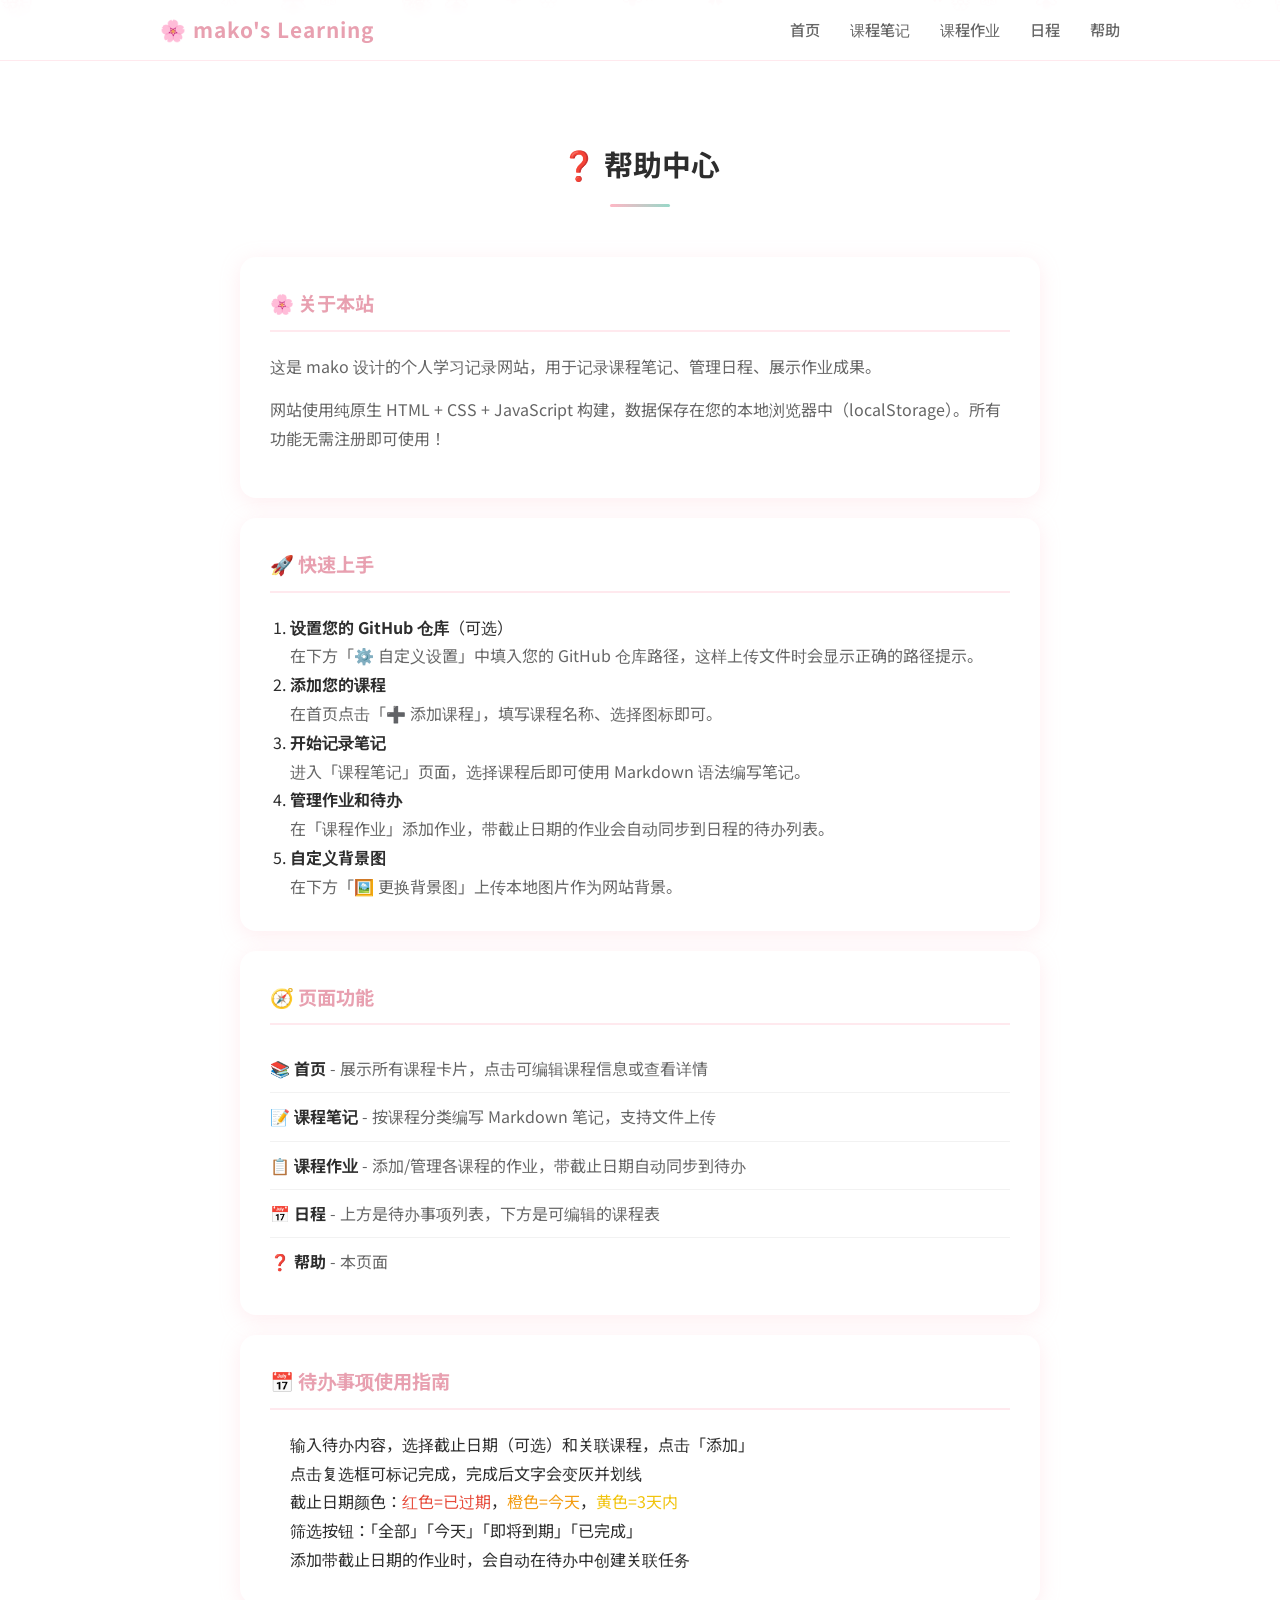
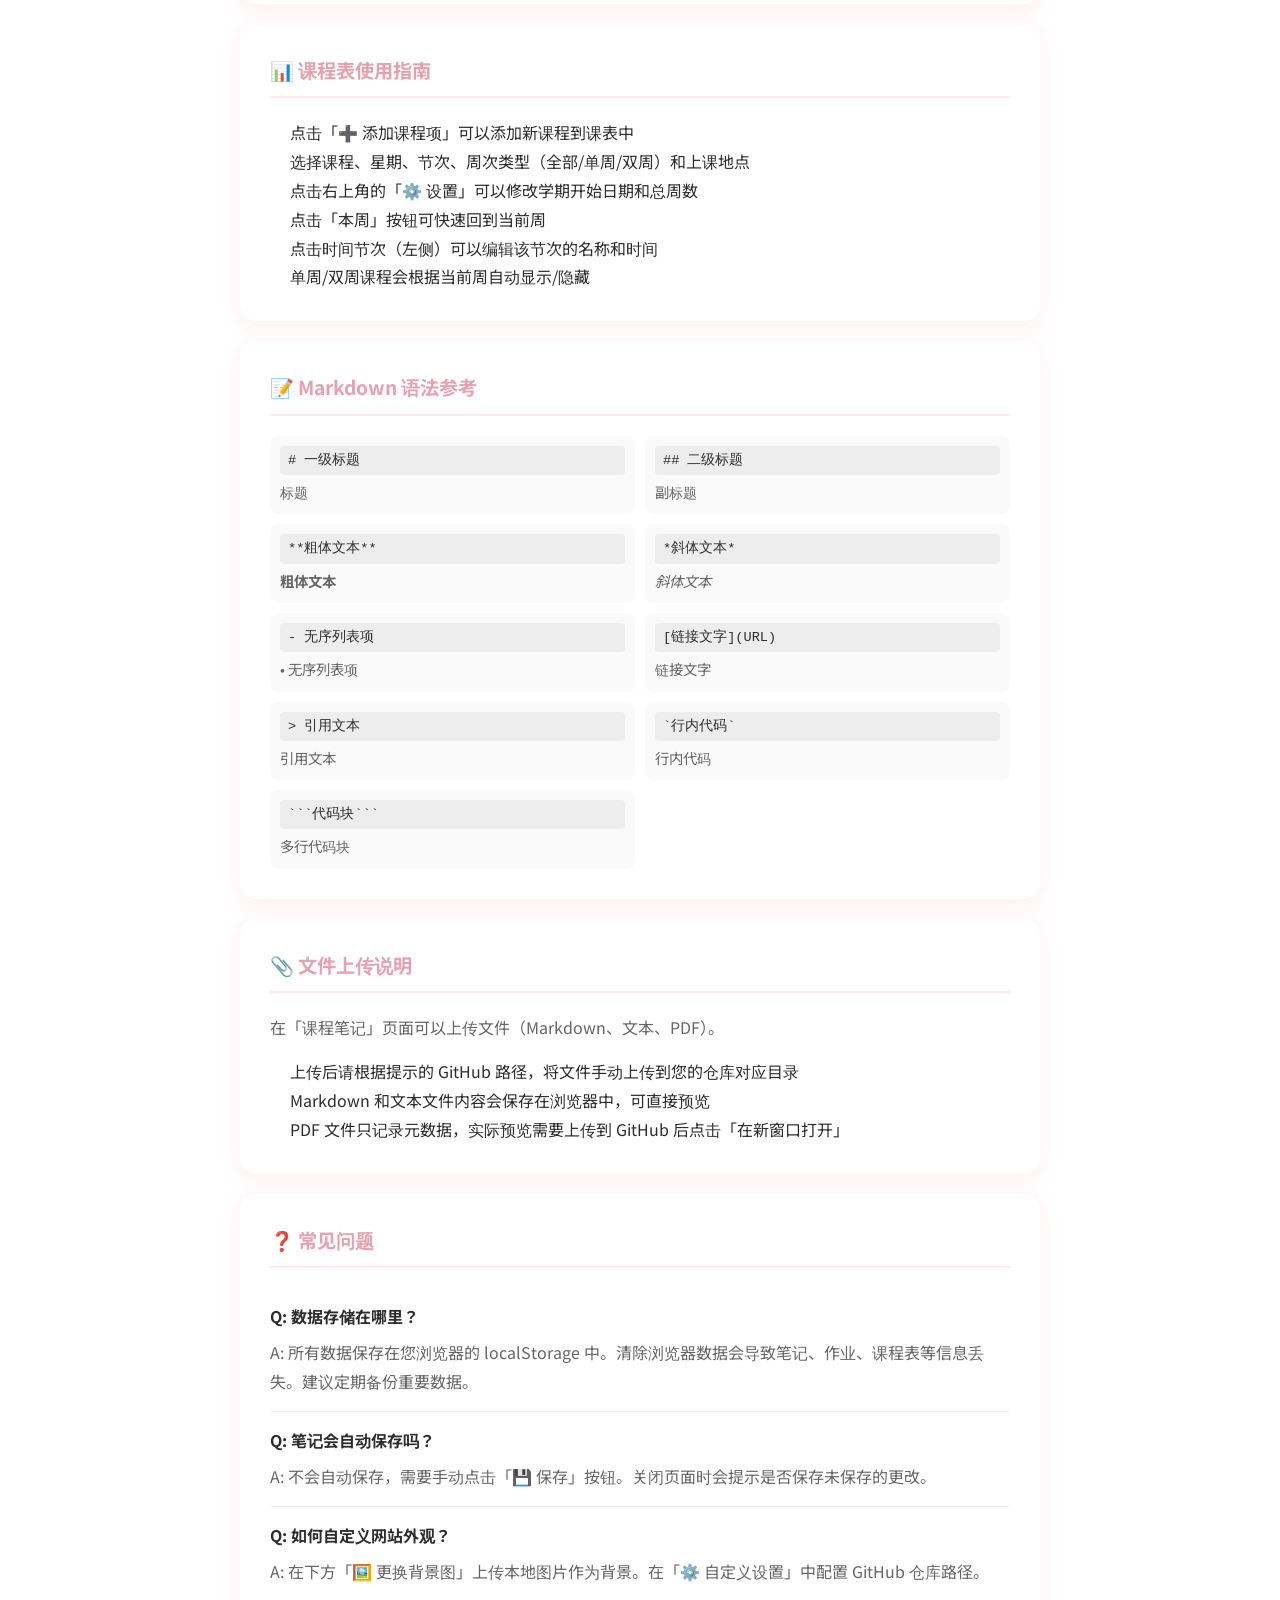
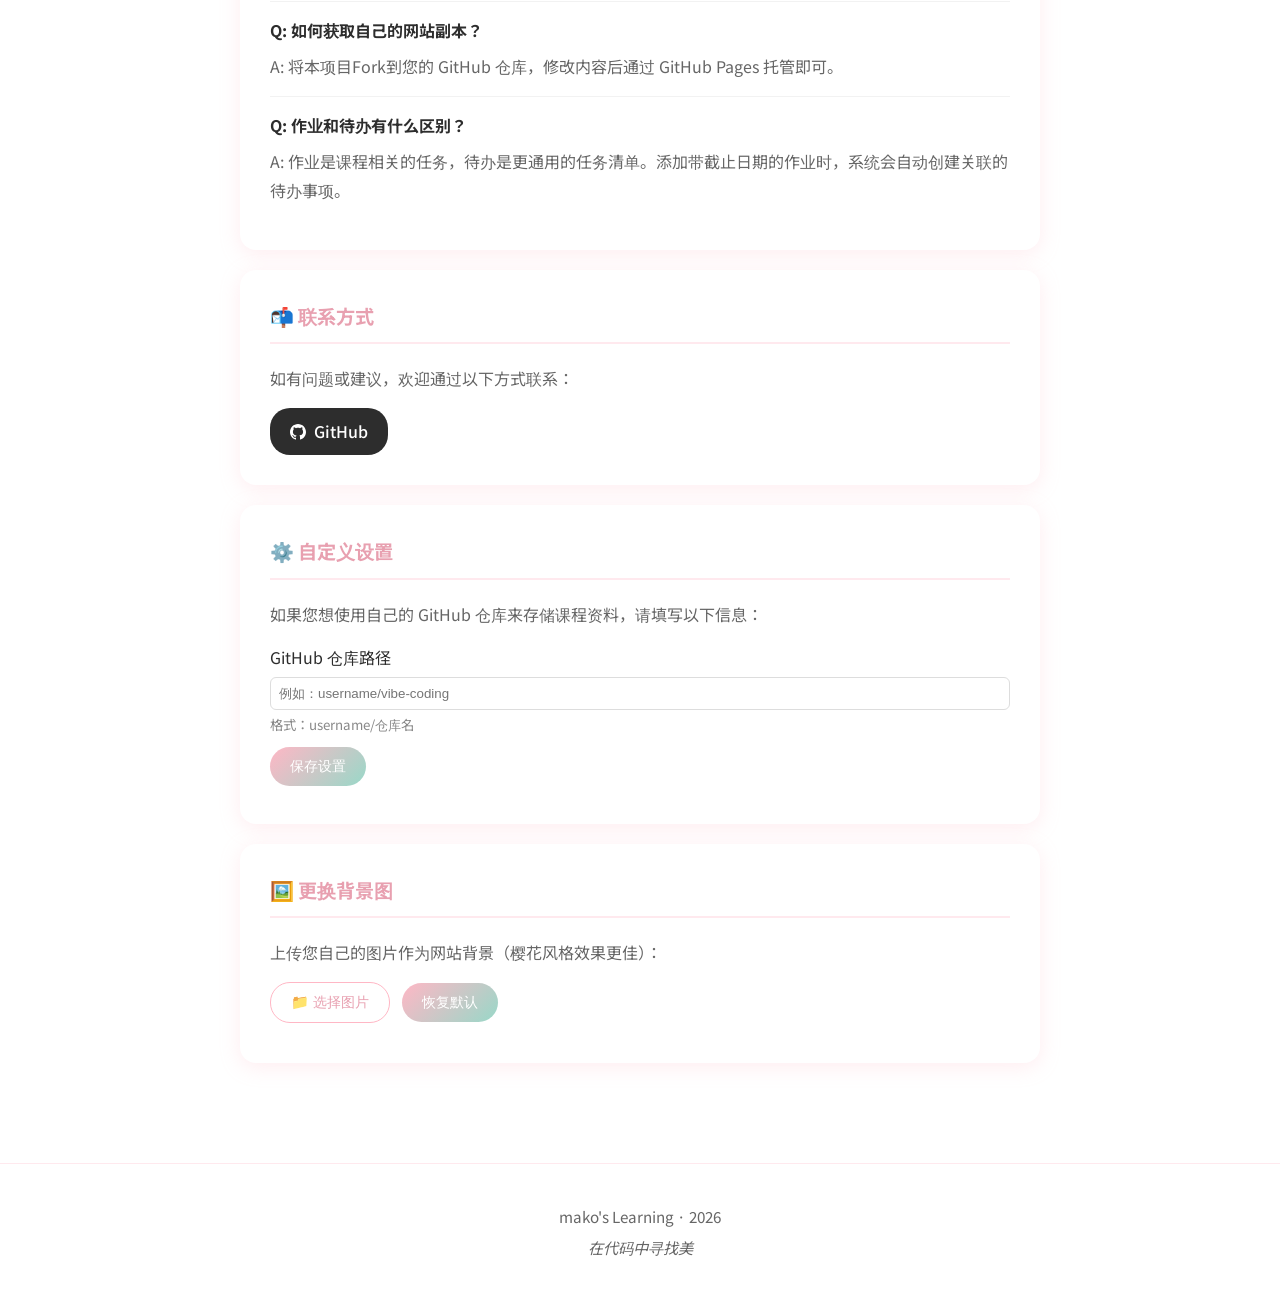
==== commit 5f4ee959: "fix: global background image and rewrite help page content - Move initGlobalBackground() to script.j" ====
--- a/help.html
+++ b/help.html
@@ -37,67 +37,67 @@
           <!-- 网站介绍 -->
           <div class="help-card">
             <h3>🌸 关于本站</h3>
-            <p>这是 mako 的个人学习记录网站，用于记录课程笔记、管理日程、展示作业成果。</p>
-            <p>网站使用纯原生 HTML + CSS + JavaScript 构建，无任何外部框架依赖。数据保存在本地浏览器中。</p>
+            <p>这是 mako 设计的个人学习记录网站，用于记录课程笔记、管理日程、展示作业成果。</p>
+            <p>网站使用纯原生 HTML + CSS + JavaScript 构建，数据保存在您的本地浏览器中（localStorage）。所有功能无需注册即可使用！</p>
+          </div>
+
+          <!-- 快速上手 -->
+          <div class="help-card">
+            <h3>🚀 快速上手</h3>
+            <ol style="line-height: 1.8; padding-left: 20px;">
+              <li><strong>设置您的 GitHub 仓库</strong>（可选）<br>
+                <span style="color: #666;">在下方「⚙️ 自定义设置」中填入您的 GitHub 仓库路径，这样上传文件时会显示正确的路径提示。</span>
+              </li>
+              <li><strong>添加您的课程</strong><br>
+                <span style="color: #666;">在首页点击「➕ 添加课程」，填写课程名称、选择图标即可。</span>
+              </li>
+              <li><strong>开始记录笔记</strong><br>
+                <span style="color: #666;">进入「课程笔记」页面，选择课程后即可使用 Markdown 语法编写笔记。</span>
+              </li>
+              <li><strong>管理作业和待办</strong><br>
+                <span style="color: #666;">在「课程作业」添加作业，带截止日期的作业会自动同步到日程的待办列表。</span>
+              </li>
+              <li><strong>自定义背景图</strong><br>
+                <span style="color: #666;">在下方「🖼️ 更换背景图」上传本地图片作为网站背景。</span>
+              </li>
+            </ol>
           </div>
 
           <!-- 页面导航 -->
           <div class="help-card">
-            <h3>🧭 页面导航</h3>
+            <h3>🧭 页面功能</h3>
             <ul class="help-list">
-              <li><strong>首页</strong> - 展示所有课程及学习进度，可添加新课程</li>
-              <li><strong>课程笔记</strong> - 按课程分类记录 Markdown 笔记，支持文件上传</li>
-              <li><strong>课程作业</strong> - 查看和添加各课程的作业，记录完成状态</li>
-              <li><strong>日程</strong> - 管理待办事项和课程表</li>
-              <li><strong>帮助</strong> - 本页面，提供使用指南</li>
+              <li><strong>📚 首页</strong> - 展示所有课程卡片，点击可编辑课程信息或查看详情</li>
+              <li><strong>📝 课程笔记</strong> - 按课程分类编写 Markdown 笔记，支持文件上传</li>
+              <li><strong>📋 课程作业</strong> - 添加/管理各课程的作业，带截止日期自动同步到待办</li>
+              <li><strong>📅 日程</strong> - 上方是待办事项列表，下方是可编辑的课程表</li>
+              <li><strong>❓ 帮助</strong> - 本页面</li>
             </ul>
           </div>
 
-          <!-- 快捷操作 -->
-          <div class="help-card">
-            <h3>⌨️ 快捷操作</h3>
-            <div class="help-shortcuts">
-              <div class="shortcut-item">
-                <span class="shortcut-key">导航栏</span>
-                <span class="shortcut-desc">点击顶部导航栏可快速切换页面</span>
-              </div>
-              <div class="shortcut-item">
-                <span class="shortcut-key">课程卡片</span>
-                <span class="shortcut-desc">点击课程卡片可进入课程详情或开始学习</span>
-              </div>
-              <div class="shortcut-item">
-                <span class="shortcut-key">笔记保存</span>
-                <span class="shortcut-desc">编辑笔记后点击"💾 保存"按钮保存到本地</span>
-              </div>
-              <div class="shortcut-item">
-                <span class="shortcut-key">笔记切换</span>
-                <span class="shortcut-desc">使用"✏️ 编辑"和"👁️ 预览"切换笔记视图</span>
-              </div>
-              <div class="shortcut-item">
-                <span class="shortcut-key">作业链接</span>
-                <span class="shortcut-desc">点击"查看代码"可跳转到 GitHub 仓库</span>
-              </div>
-              <div class="shortcut-item">
-                <span class="shortcut-key">添加课程</span>
-                <span class="shortcut-desc">在首页点击"➕ 添加课程"按钮可添加新课程</span>
-              </div>
-              <div class="shortcut-item">
-                <span class="shortcut-key">添加待办</span>
-                <span class="shortcut-desc">在日程页面输入内容后按 Enter 或点击"添加"按钮</span>
-              </div>
-              <div class="shortcut-item">
-                <span class="shortcut-key">编辑课程表</span>
-                <span class="shortcut-desc">直接在课程表单元格中输入内容，自动保存</span>
-              </div>
-              <div class="shortcut-item">
-                <span class="shortcut-key">添加作业</span>
-                <span class="shortcut-desc">在作业页面点击"➕ 添加作业"按钮</span>
-              </div>
-              <div class="shortcut-item">
-                <span class="shortcut-key">完成作业</span>
-                <span class="shortcut-desc">点击作业卡片上的复选框，作业和待办同步完成</span>
-              </div>
-            </div>
+          <!-- 待办事项说明 -->
+          <div class="help-card">
+            <h3>📅 待办事项使用指南</h3>
+            <ul style="line-height: 1.8; padding-left: 20px;">
+              <li>输入待办内容，选择截止日期（可选）和关联课程，点击「添加」</li>
+              <li>点击复选框可标记完成，完成后文字会变灰并划线</li>
+              <li>截止日期颜色：<span style="color: #e74c3c;">红色=已过期</span>，<span style="color: #f39c12;">橙色=今天</span>，<span style="color: #f1c40f;">黄色=3天内</span></li>
+              <li>筛选按钮：「全部」「今天」「即将到期」「已完成」</li>
+              <li>添加带截止日期的作业时，会自动在待办中创建关联任务</li>
+            </ul>
+          </div>
+
+          <!-- 课程表说明 -->
+          <div class="help-card">
+            <h3>📊 课程表使用指南</h3>
+            <ul style="line-height: 1.8; padding-left: 20px;">
+              <li>点击「➕ 添加课程项」可以添加新课程到课表中</li>
+              <li>选择课程、星期、节次、周次类型（全部/单周/双周）和上课地点</li>
+              <li>点击右上角的「⚙️ 设置」可以修改学期开始日期和总周数</li>
+              <li>点击「本周」按钮可快速回到当前周</li>
+              <li>点击时间节次（左侧）可以编辑该节次的名称和时间</li>
+              <li>单周/双周课程会根据当前周自动显示/隐藏</li>
+            </ul>
           </div>
 
           <!-- Markdown 语法 -->
@@ -143,36 +143,39 @@
             </div>
           </div>
 
+          <!-- 文件上传说明 -->
+          <div class="help-card">
+            <h3>📎 文件上传说明</h3>
+            <p>在「课程笔记」页面可以上传文件（Markdown、文本、PDF）。</p>
+            <ul style="line-height: 1.8; padding-left: 20px; margin-top: 10px;">
+              <li>上传后请根据提示的 GitHub 路径，将文件手动上传到您的仓库对应目录</li>
+              <li>Markdown 和文本文件内容会保存在浏览器中，可直接预览</li>
+              <li>PDF 文件只记录元数据，实际预览需要上传到 GitHub 后点击「在新窗口打开」</li>
+            </ul>
+          </div>
+
           <!-- 常见问题 -->
           <div class="help-card">
             <h3>❓ 常见问题</h3>
             <div class="faq-item">
+              <h4>Q: 数据存储在哪里？</h4>
+              <p>A: 所有数据保存在您浏览器的 localStorage 中。清除浏览器数据会导致笔记、作业、课程表等信息丢失。建议定期备份重要数据。</p>
+            </div>
+            <div class="faq-item">
               <h4>Q: 笔记会自动保存吗？</h4>
-              <p>A: 笔记不会自动保存，需要手动点击"💾 保存"按钮。关闭页面时会提示是否保存。</p>
-            </div>
-            <div class="faq-item">
-              <h4>Q: 笔记数据存储在哪里？</h4>
-              <p>A: 笔记存储在浏览器的 localStorage 中，每个课程的笔记独立保存。清除浏览器数据会丢失笔记。</p>
-            </div>
-            <div class="faq-item">
-              <h4>Q: 如何添加新的作业？</h4>
-              <p>A: 在作业页面点击"➕ 添加作业"按钮，填写作业标题、选择课程、设置截止日期即可。</p>
-            </div>
-            <div class="faq-item">
-              <h4>Q: 作业和待办有什么关系？</h4>
-              <p>A: 当你添加带截止日期的作业时，系统会自动在待办事项中创建一个关联任务。完成其中一个，另一个也会同步完成。</p>
-            </div>
-            <div class="faq-item">
-              <h4>Q: 如何添加新的课程？</h4>
-              <p>A: 在首页点击"➕ 添加课程"按钮，填写课程名称、图标、学分等信息即可。</p>
-            </div>
-            <div class="faq-item">
-              <h4>Q: 待办事项的截止日期颜色是什么意思？</h4>
-              <p>A: 红色表示已过期，橙色表示今天到期，黄色表示即将到期（3天内）。</p>
-            </div>
-            <div class="faq-item">
-              <h4>Q: 上传的文件存储在哪里？</h4>
-              <p>A: Markdown 和文本文件内容存储在 localStorage 中，PDF 仅记录元数据。如需 PDF 预览，请将实际 PDF 文件放入 pdf/ 目录。</p>
+              <p>A: 不会自动保存，需要手动点击「💾 保存」按钮。关闭页面时会提示是否保存未保存的更改。</p>
+            </div>
+            <div class="faq-item">
+              <h4>Q: 如何自定义网站外观？</h4>
+              <p>A: 在下方「🖼️ 更换背景图」上传本地图片作为背景。在「⚙️ 自定义设置」中配置 GitHub 仓库路径。</p>
+            </div>
+            <div class="faq-item">
+              <h4>Q: 如何获取自己的网站副本？</h4>
+              <p>A: 将本项目Fork到您的 GitHub 仓库，修改内容后通过 GitHub Pages 托管即可。</p>
+            </div>
+            <div class="faq-item">
+              <h4>Q: 作业和待办有什么区别？</h4>
+              <p>A: 作业是课程相关的任务，待办是更通用的任务清单。添加带截止日期的作业时，系统会自动创建关联的待办事项。</p>
             </div>
           </div>
 
